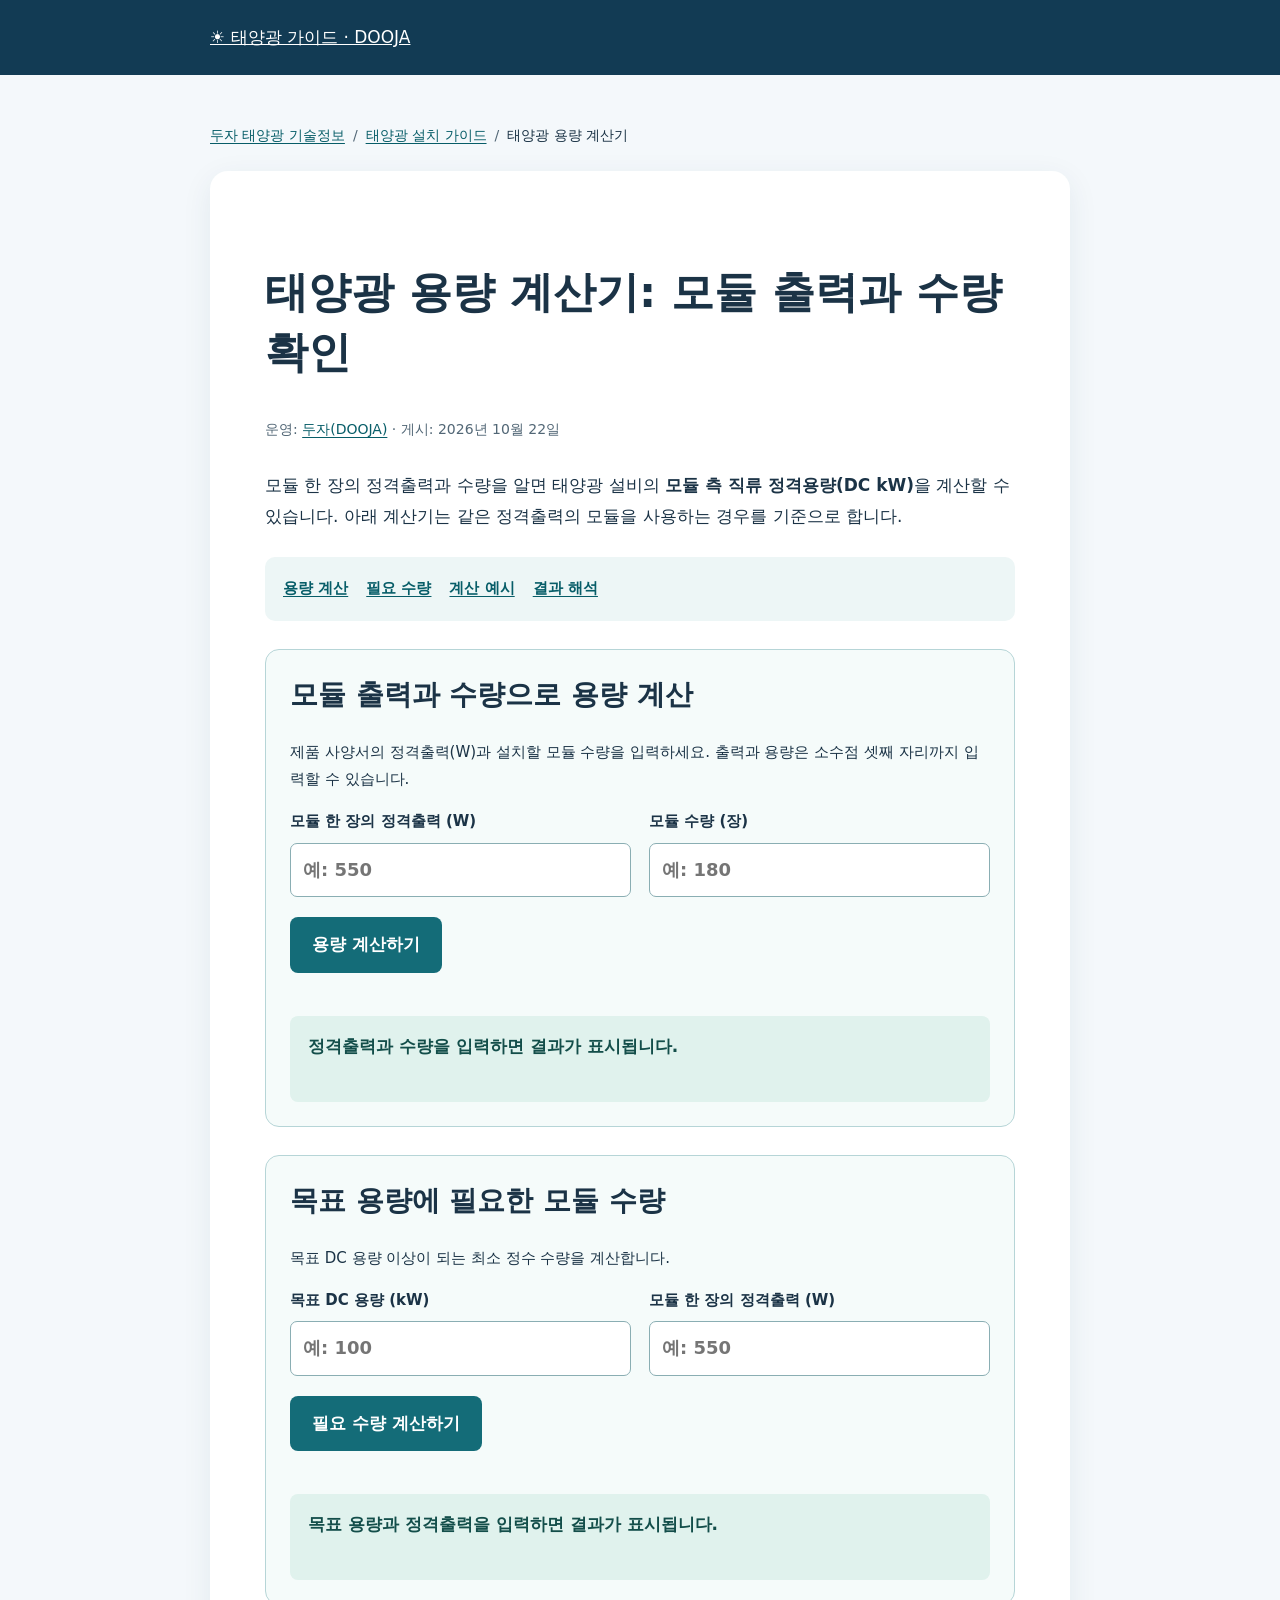
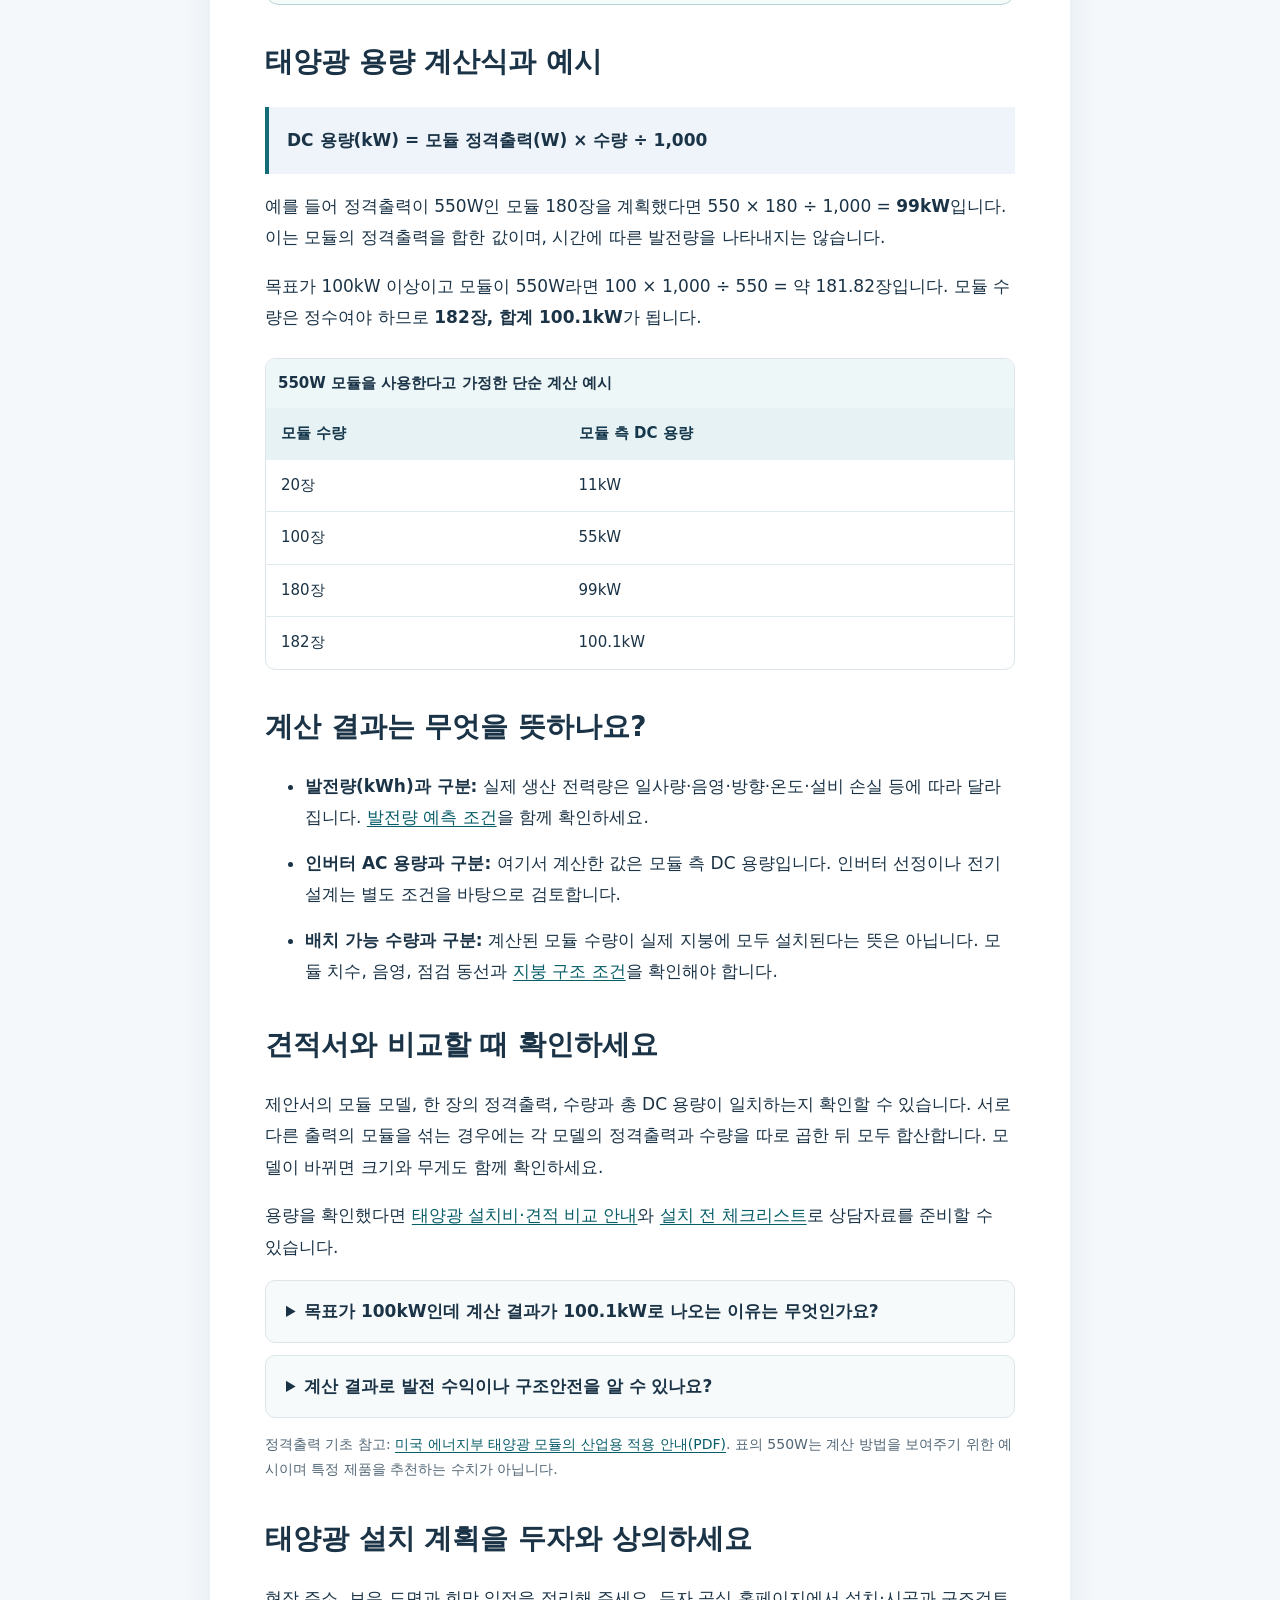
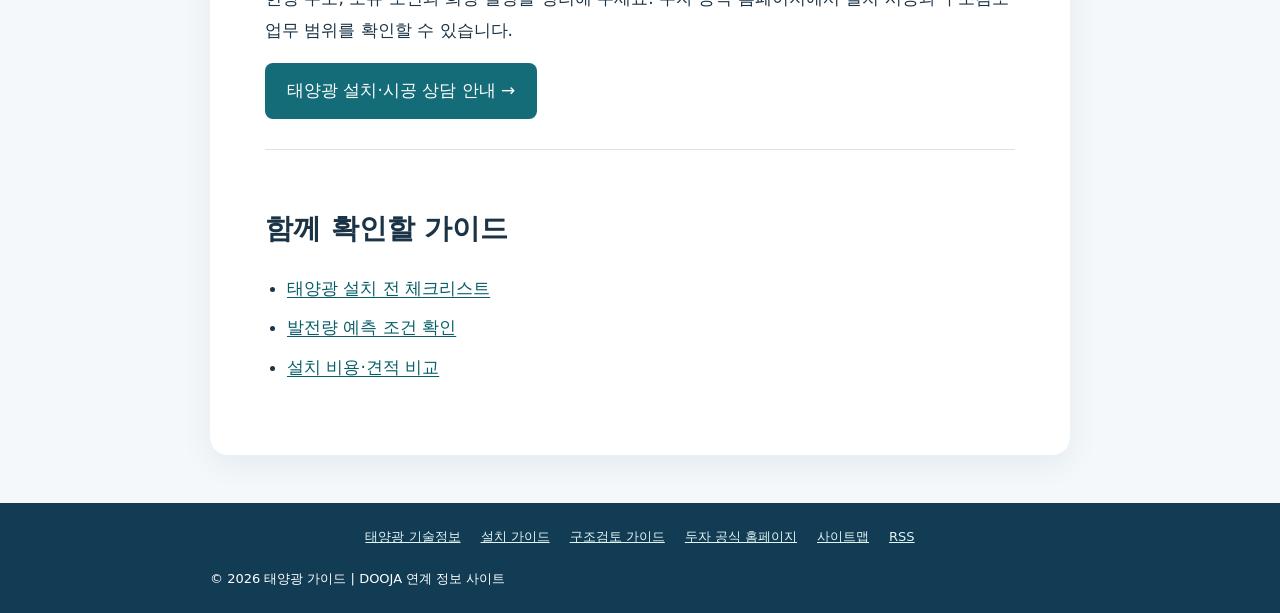
==== solar-capacity-calculator.html @ 94355ee5 "Improve solar discovery with original guides, capacity calculator and full-content feeds" ====
<!doctype html><html lang="ko"><head>
<meta charset="utf-8"><meta name="viewport" content="width=device-width,initial-scale=1"><title>태양광 용량 계산기 | 모듈 W·수량으로 kW 계산 | 두자</title><meta name="description" content="모듈 정격출력(W)과 수량으로 태양광 DC 용량(kW)을 계산하고, 목표 용량에 필요한 모듈 수량을 확인하세요. 계산식과 예시도 제공합니다."><link rel="canonical" href="https://starichdog-collab.github.io/solar-guide/solar-capacity-calculator.html"><style>body{margin:0;background:#f4f8fb;color:#1b3346;font:17px/1.85 system-ui,'Noto Sans KR',sans-serif}header,footer{background:#123b54;color:white;padding:22px max(24px,calc((100vw - 860px)/2))}a{color:#087b83}header a{color:white}main{max-width:860px;margin:48px auto;padding:0 24px}article{background:white;border-radius:18px;padding:clamp(24px,5vw,55px);box-shadow:0 8px 30px #173f5b14}h1{font-size:clamp(30px,4vw,43px);line-height:1.35}li{margin:14px 0}.note{background:#e7f5f4;padding:20px;border-radius:12px;margin:32px 0}.button{display:inline-block;background:#146c78;color:white;text-decoration:none;padding:12px 22px;border-radius:8px}footer{font-size:13px}</style>
<meta name="robots" content="index,follow,max-image-preview:large">
<meta name="author" content="두자(DOOJA)">
<meta name="theme-color" content="#102c45">
<meta property="og:type" content="article">
<meta property="og:locale" content="ko_KR">
<meta property="og:site_name" content="두자 태양광 기술정보">
<meta property="og:title" content="태양광 용량 계산기 | 모듈 W·수량으로 kW 계산 | 두자">
<meta property="og:description" content="모듈 정격출력(W)과 수량으로 태양광 DC 용량(kW)을 계산하고, 목표 용량에 필요한 모듈 수량을 확인하세요. 계산식과 예시도 제공합니다.">
<meta property="og:url" content="https://starichdog-collab.github.io/solar-guide/solar-capacity-calculator.html">
<meta name="twitter:card" content="summary">
<meta name="twitter:title" content="태양광 용량 계산기 | 모듈 W·수량으로 kW 계산 | 두자">
<meta name="twitter:description" content="모듈 정격출력(W)과 수량으로 태양광 DC 용량(kW)을 계산하고, 목표 용량에 필요한 모듈 수량을 확인하세요. 계산식과 예시도 제공합니다.">
<link rel="alternate" type="application/rss+xml" title="두자 태양광 기술정보" href="https://starichdog-collab.github.io/solar-guide/feed.xml">
<script type="application/ld+json">{"@context": "https://schema.org", "@graph": [{"@type": "Organization", "@id": "https://dooja.co.kr/#organization", "name": "두자(DOOJA)", "url": "https://dooja.co.kr/"}, {"@type": "WebSite", "@id": "https://starichdog-collab.github.io/#website", "url": "https://starichdog-collab.github.io/", "name": "두자 태양광 기술정보", "alternateName": "DOOJA Solar Guide", "inLanguage": "ko-KR", "publisher": {"@id": "https://dooja.co.kr/#organization"}}, {"@type": "WebPage", "@id": "https://starichdog-collab.github.io/solar-guide/solar-capacity-calculator.html#webpage", "url": "https://starichdog-collab.github.io/solar-guide/solar-capacity-calculator.html", "name": "태양광 용량 계산기 | 모듈 W·수량으로 kW 계산 | 두자", "description": "모듈 정격출력(W)과 수량으로 태양광 DC 용량(kW)을 계산하고, 목표 용량에 필요한 모듈 수량을 확인하세요. 계산식과 예시도 제공합니다.", "inLanguage": "ko-KR", "datePublished": "2026-10-22", "dateModified": "2026-10-22", "isPartOf": {"@id": "https://starichdog-collab.github.io/#website"}, "breadcrumb": {"@id": "https://starichdog-collab.github.io/solar-guide/solar-capacity-calculator.html#breadcrumb"}}, {"@type": "BreadcrumbList", "@id": "https://starichdog-collab.github.io/solar-guide/solar-capacity-calculator.html#breadcrumb", "itemListElement": [{"@type": "ListItem", "position": 1, "name": "두자 태양광 기술정보", "item": "https://starichdog-collab.github.io/"}, {"@type": "ListItem", "position": 2, "name": "태양광 설치 가이드", "item": "https://starichdog-collab.github.io/solar-guide/"}, {"@type": "ListItem", "position": 3, "name": "태양광 용량 계산기", "item": "https://starichdog-collab.github.io/solar-guide/solar-capacity-calculator.html"}]}, {"@type": "Article", "@id": "https://starichdog-collab.github.io/solar-guide/solar-capacity-calculator.html#article", "headline": "태양광 용량 계산기: 모듈 출력과 수량 확인", "description": "모듈 정격출력(W)과 수량으로 태양광 DC 용량(kW)을 계산하고, 목표 용량에 필요한 모듈 수량을 확인하세요. 계산식과 예시도 제공합니다.", "datePublished": "2026-10-22", "dateModified": "2026-10-22", "inLanguage": "ko-KR", "mainEntityOfPage": {"@id": "https://starichdog-collab.github.io/solar-guide/solar-capacity-calculator.html#webpage"}, "author": {"@type": "Organization", "@id": "https://dooja.co.kr/#organization", "name": "두자(DOOJA)", "url": "https://dooja.co.kr/"}, "publisher": {"@id": "https://dooja.co.kr/#organization"}}]}</script>
<style>
/* Reading, navigation and accessible content */
html{scroll-behavior:smooth}body{overflow-wrap:break-word}a:focus-visible,summary:focus-visible{outline:3px solid #c57b00;outline-offset:4px}header nav{flex-wrap:wrap}a{color:#075d68}main a{text-underline-offset:.2em}main{scroll-margin-top:24px}section,article{scroll-margin-top:24px}.skip-link{position:absolute;top:-80px;left:12px;background:#fff;color:#102c45;padding:12px;z-index:10}.skip-link:focus{top:12px}.breadcrumbs{display:block!important;font-size:14px;margin:0 0 22px}.breadcrumbs ol{display:flex;flex-wrap:wrap;gap:8px;list-style:none;padding:0;margin:0}.breadcrumbs li{margin:0}.breadcrumbs li+li:before{content:"/";padding-right:8px;color:#526776}.byline{font-size:14px;color:#526776;margin:12px 0 28px;line-height:1.7}.related{margin-top:30px;border-top:1px solid #d7e3e8;padding-top:22px}.related ul{padding-left:22px}.related li{margin:8px 0}.table-scroll{overflow-x:auto;margin:24px 0;border:1px solid #dbe5ea;border-radius:10px}table{border-collapse:collapse;width:100%;font-size:15px;line-height:1.7}caption{padding:12px;text-align:left;font-weight:700;background:#eef7f7}th,td{padding:13px 15px;text-align:left;vertical-align:top;border-bottom:1px solid #e1eaef}thead th{background:#e7f2f4;color:#15374b}tbody th{min-width:95px}tr:last-child>*{border-bottom:0}details{border:1px solid #dbe5ea;border-radius:10px;padding:16px 20px;margin:12px 0;background:#f7fafb}summary{cursor:pointer;font-weight:700;line-height:1.7}details p{margin-bottom:4px}.source{font-size:14px;line-height:1.8;color:#526776}.site-footer-links{display:flex;justify-content:center;flex-wrap:wrap;gap:10px 20px;margin:0 0 18px}.site-footer-links a{color:#e3f6f5}.site-footer-links a:focus-visible{outline-color:#f6bf4d}.catalog a{font-weight:700}.catalog p{color:#526776;line-height:1.8}.catalog{margin:35px 0}.table-scroll:focus-visible{outline:3px solid #c57b00}article h1{font-size:clamp(28px,4vw,43px);line-height:1.4}article h2{font-size:clamp(22px,3vw,28px);line-height:1.5;margin-top:36px}article h3{line-height:1.5}.source a{overflow-wrap:anywhere}main p{line-height:1.85}@media(max-width:700px){.card{padding:24px}.breadcrumbs{font-size:13px}th,td{padding:10px}main{padding-top:32px;padding-bottom:32px}article{padding:24px!important}.hero h1{word-break:keep-all}.site-footer-links{font-size:14px}}@media(prefers-reduced-motion:reduce){html{scroll-behavior:auto}}
</style>
<link rel="stylesheet" href="assets/guide-tools.css">
<script src="assets/capacity-calculator.js" defer></script>
<link rel="icon" type="image/svg+xml" href="/favicon.svg" sizes="any">
</head><body><a class="skip-link" href="#main-content">본문 바로가기</a><header><a href="./">☀ 태양광 가이드 · DOOJA</a></header><main id="main-content"><nav class="breadcrumbs" aria-label="현재 위치"><ol><li><a href="/">두자 태양광 기술정보</a></li><li><a href="/solar-guide/">태양광 설치 가이드</a></li><li><span aria-current="page">태양광 용량 계산기</span></li></ol></nav><article><h1>태양광 용량 계산기: 모듈 출력과 수량 확인</h1><p class="byline">운영: <a href="https://dooja.co.kr/">두자(DOOJA)</a> · 게시: <time datetime="2026-10-22">2026년 10월 22일</time></p><p>모듈 한 장의 정격출력과 수량을 알면 태양광 설비의 <strong>모듈 측 직류 정격용량(DC kW)</strong>을 계산할 수 있습니다. 아래 계산기는 같은 정격출력의 모듈을 사용하는 경우를 기준으로 합니다.</p>
<nav class="page-toc" aria-label="이 글의 목차"><a href="#capacity-calculator">용량 계산</a><a href="#panel-count">필요 수량</a><a href="#capacity-example">계산 예시</a><a href="#capacity-meaning">결과 해석</a></nav>
<section id="capacity-calculator" class="calculator" aria-labelledby="capacity-heading"><h2 id="capacity-heading">모듈 출력과 수량으로 용량 계산</h2><p class="calc-help">제품 사양서의 정격출력(W)과 설치할 모듈 수량을 입력하세요. 출력과 용량은 소수점 셋째 자리까지 입력할 수 있습니다.</p><form id="capacity-form" novalidate><div class="input-grid"><label for="module-watts">모듈 한 장의 정격출력 (W)<input id="module-watts" name="module-watts" type="number" inputmode="decimal" min="0.001" max="1000000" step="0.001" placeholder="예: 550" required aria-describedby="capacity-error"></label><label for="module-count">모듈 수량 (장)<input id="module-count" name="module-count" type="number" inputmode="numeric" min="1" max="1000000" step="1" placeholder="예: 180" required aria-describedby="capacity-error"></label></div><button class="button calc-button" type="submit">용량 계산하기</button><p id="capacity-error" class="calc-error" role="alert"></p><div class="calc-result" aria-live="polite" aria-atomic="true"><p id="capacity-result">정격출력과 수량을 입력하면 결과가 표시됩니다.</p></div></form></section>
<section id="panel-count" class="calculator" aria-labelledby="count-heading"><h2 id="count-heading">목표 용량에 필요한 모듈 수량</h2><p class="calc-help">목표 DC 용량 이상이 되는 최소 정수 수량을 계산합니다.</p><form id="count-form" novalidate><div class="input-grid"><label for="target-kw">목표 DC 용량 (kW)<input id="target-kw" name="target-kw" type="number" inputmode="decimal" min="0.001" max="1000000" step="0.001" placeholder="예: 100" required aria-describedby="count-error"></label><label for="target-watts">모듈 한 장의 정격출력 (W)<input id="target-watts" name="target-watts" type="number" inputmode="decimal" min="0.001" max="1000000" step="0.001" placeholder="예: 550" required aria-describedby="count-error"></label></div><button class="button calc-button" type="submit">필요 수량 계산하기</button><p id="count-error" class="calc-error" role="alert"></p><div class="calc-result" aria-live="polite" aria-atomic="true"><p id="count-result">목표 용량과 정격출력을 입력하면 결과가 표시됩니다.</p></div></form></section>
<noscript><p class="note">계산기는 자바스크립트를 켜면 사용할 수 있습니다. 아래 계산식과 예시는 자바스크립트 없이도 볼 수 있습니다.</p></noscript>
<h2 id="capacity-example">태양광 용량 계산식과 예시</h2>
<p class="formula"><strong>DC 용량(kW) = 모듈 정격출력(W) × 수량 ÷ 1,000</strong></p>
<p>예를 들어 정격출력이 550W인 모듈 180장을 계획했다면 550 × 180 ÷ 1,000 = <strong>99kW</strong>입니다. 이는 모듈의 정격출력을 합한 값이며, 시간에 따른 발전량을 나타내지는 않습니다.</p>
<p>목표가 100kW 이상이고 모듈이 550W라면 100 × 1,000 ÷ 550 = 약 181.82장입니다. 모듈 수량은 정수여야 하므로 <strong>182장, 합계 100.1kW</strong>가 됩니다.</p>
<div class="table-scroll"><table><caption>550W 모듈을 사용한다고 가정한 단순 계산 예시</caption><thead><tr><th scope="col">모듈 수량</th><th scope="col">모듈 측 DC 용량</th></tr></thead><tbody><tr><td>20장</td><td>11kW</td></tr><tr><td>100장</td><td>55kW</td></tr><tr><td>180장</td><td>99kW</td></tr><tr><td>182장</td><td>100.1kW</td></tr></tbody></table></div>
<h2 id="capacity-meaning">계산 결과는 무엇을 뜻하나요?</h2>
<ul><li><strong>발전량(kWh)과 구분:</strong> 실제 생산 전력량은 일사량·음영·방향·온도·설비 손실 등에 따라 달라집니다. <a href="solar-generation-factors.html">발전량 예측 조건</a>을 함께 확인하세요.</li><li><strong>인버터 AC 용량과 구분:</strong> 여기서 계산한 값은 모듈 측 DC 용량입니다. 인버터 선정이나 전기 설계는 별도 조건을 바탕으로 검토합니다.</li><li><strong>배치 가능 수량과 구분:</strong> 계산된 모듈 수량이 실제 지붕에 모두 설치된다는 뜻은 아닙니다. 모듈 치수, 음영, 점검 동선과 <a href="solar-roof-structure.html">지붕 구조 조건</a>을 확인해야 합니다.</li></ul>
<h2>견적서와 비교할 때 확인하세요</h2>
<p>제안서의 모듈 모델, 한 장의 정격출력, 수량과 총 DC 용량이 일치하는지 확인할 수 있습니다. 서로 다른 출력의 모듈을 섞는 경우에는 각 모델의 정격출력과 수량을 따로 곱한 뒤 모두 합산합니다. 모델이 바뀌면 크기와 무게도 함께 확인하세요.</p>
<p>용량을 확인했다면 <a href="solar-installation-cost.html">태양광 설치비·견적 비교 안내</a>와 <a href="solar-installation-checklist.html">설치 전 체크리스트</a>로 상담자료를 준비할 수 있습니다.</p>
<details><summary>목표가 100kW인데 계산 결과가 100.1kW로 나오는 이유는 무엇인가요?</summary><p>같은 출력의 모듈을 한 장 단위로 더하기 때문입니다. 이 계산기는 목표 이상이 되는 최소 수량을 표시합니다. 사업·계약·연계 조건에서 허용하는 용량을 확인한 뒤 최종 설계를 정해야 합니다.</p></details>
<details><summary>계산 결과로 발전 수익이나 구조안전을 알 수 있나요?</summary><p>이 계산은 정격출력과 수량의 합산만 수행합니다. 발전 수익과 구조안전은 각각의 현장 자료 및 전문 검토가 필요합니다.</p></details>
<p class="source">정격출력 기초 참고: <a href="https://betterbuildingssolutioncenter.energy.gov/sites/default/files/attachments/Solar_Photovoltaic_Panels_Industrial_Applications.pdf" target="_blank" rel="noopener">미국 에너지부 태양광 모듈의 산업용 적용 안내(PDF)</a>. 표의 550W는 계산 방법을 보여주기 위한 예시이며 특정 제품을 추천하는 수치가 아닙니다.</p>
<section class="cta"><h2>태양광 설치 계획을 두자와 상의하세요</h2><p>현장 주소, 보유 도면과 희망 일정을 정리해 주세요. 두자 공식 홈페이지에서 설치·시공과 구조검토 업무 범위를 확인할 수 있습니다.</p><a class="button" href="https://dooja.co.kr/services/solar-installation">태양광 설치·시공 상담 안내 →</a></section><aside class="related" aria-label="관련 가이드"><h2>함께 확인할 가이드</h2><ul><li><a href="solar-installation-checklist.html">태양광 설치 전 체크리스트</a></li><li><a href="solar-generation-factors.html">발전량 예측 조건 확인</a></li><li><a href="solar-installation-cost.html">설치 비용·견적 비교</a></li></ul></aside></article></main><footer><nav class="site-footer-links" aria-label="전체 사이트 안내"><a href="/">태양광 기술정보</a><a href="/solar-guide/">설치 가이드</a><a href="/solar-structural-review/">구조검토 가이드</a><a href="https://dooja.co.kr/">두자 공식 홈페이지</a><a href="/sitemap.xml">사이트맵</a><a href="/solar-guide/feed.xml">RSS</a></nav>© 2026 태양광 가이드 | DOOJA 연계 정보 사이트</footer></body></html>
---- assets/guide-tools.css ----
.page-toc{display:flex;flex-wrap:wrap;gap:8px 18px;padding:18px;background:#edf6f6;border-radius:10px;margin:24px 0}.page-toc a{font-size:15px;font-weight:700}.calculator{margin:28px 0;padding:24px;border:1px solid #b6d5d7;border-radius:14px;background:#f5fbfa}.calculator h2{margin-top:0}.input-grid{display:grid;grid-template-columns:1fr 1fr;gap:18px}.input-grid label{font-size:15px;font-weight:700;line-height:1.7;display:block;min-width:0}.input-grid input{display:block;width:100%;min-width:0;box-sizing:border-box;font:inherit;font-size:18px;border:1px solid #8aaeb3;border-radius:7px;background:#fff;color:#15384a;padding:11px 12px;margin-top:8px}.input-grid input:focus-visible{outline:3px solid #c57b00;outline-offset:3px}.calc-button{font:inherit;font-weight:700;border:0;cursor:pointer;margin-top:20px}.calc-button:focus-visible{outline:3px solid #c57b00;outline-offset:4px}.calc-result{padding:15px 18px;background:#e0f2ed;border-radius:8px;min-height:56px}.calc-result p{margin:0;color:#134e4a;font-weight:700}.calc-error{color:#a42424!important;font-size:15px;margin:14px 0;min-height:1em}.calc-help{font-size:15px}.formula{padding:18px;background:#eef4fa;border-left:4px solid #146c78}.reading-note{font-size:14px;color:#526776}@media(max-width:600px){.input-grid{grid-template-columns:1fr}.calculator{padding:18px}.page-toc{gap:8px 14px}.calc-button{width:100%}}
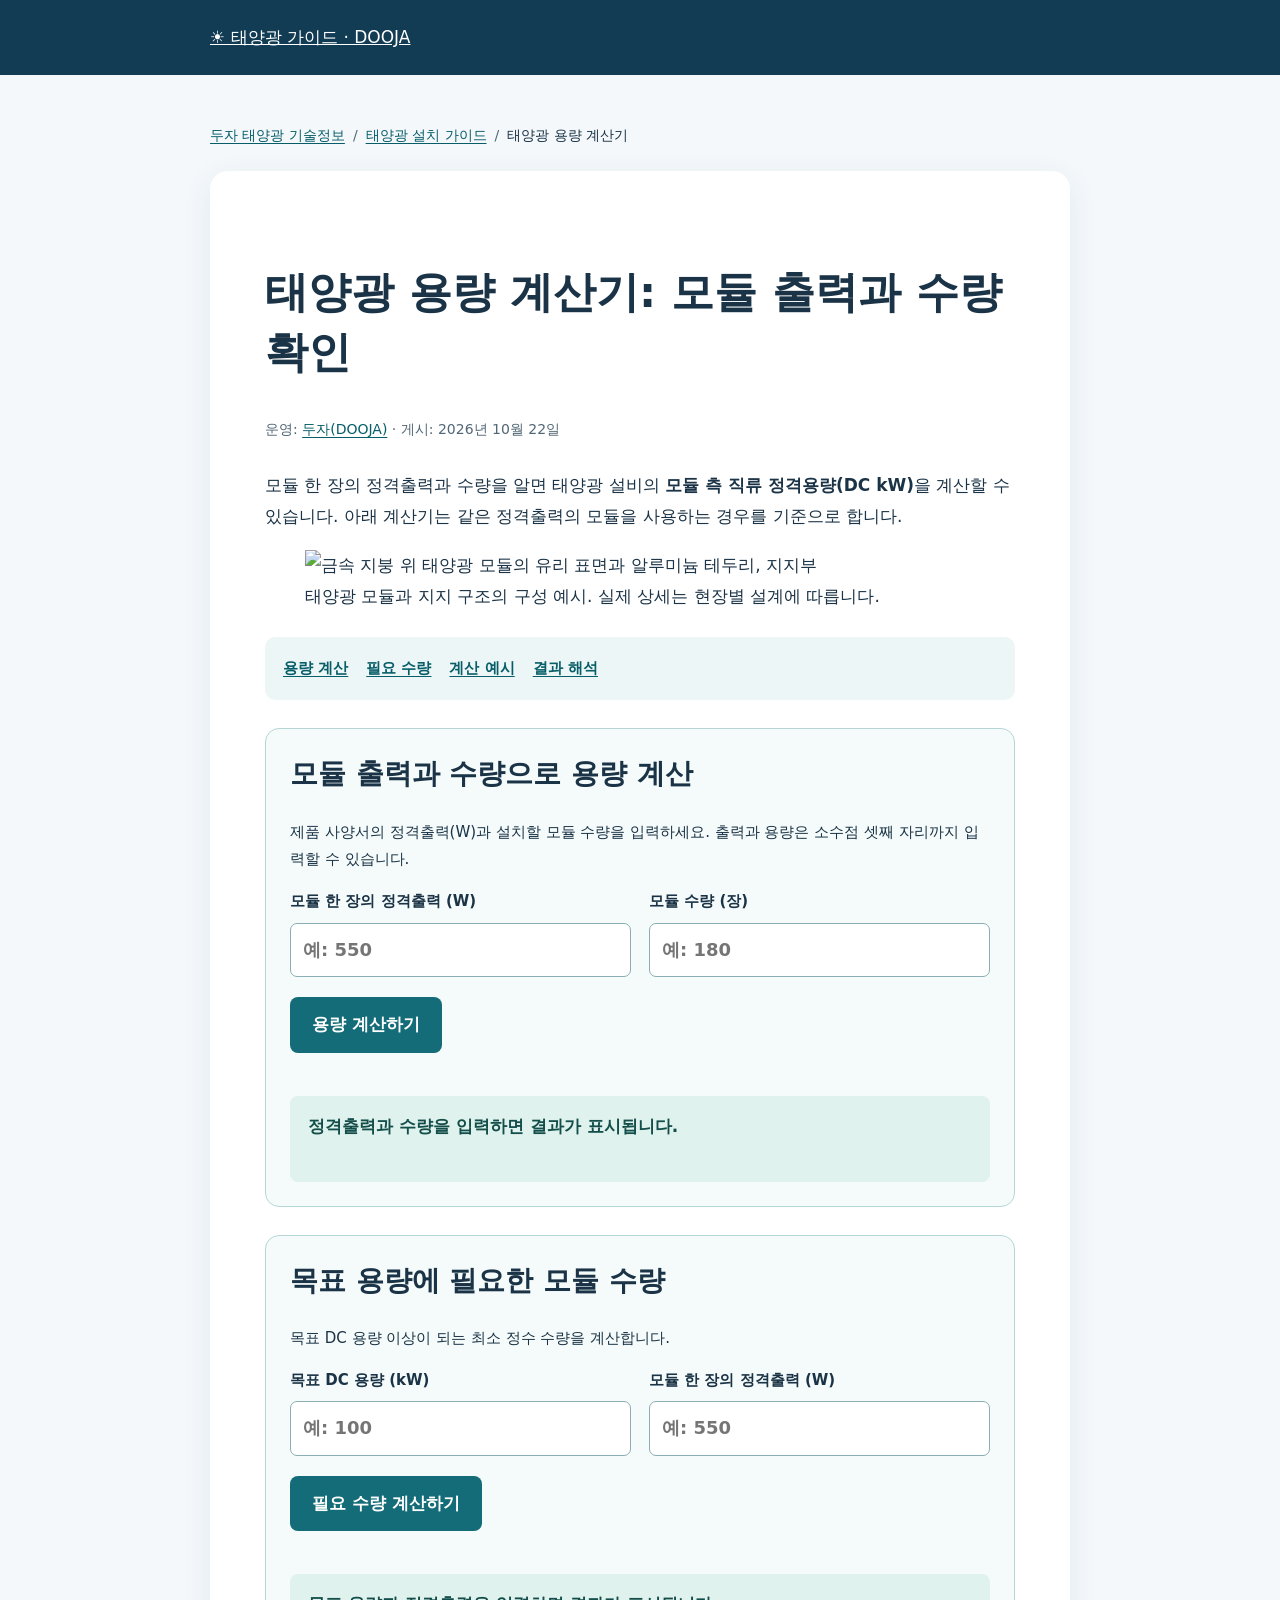
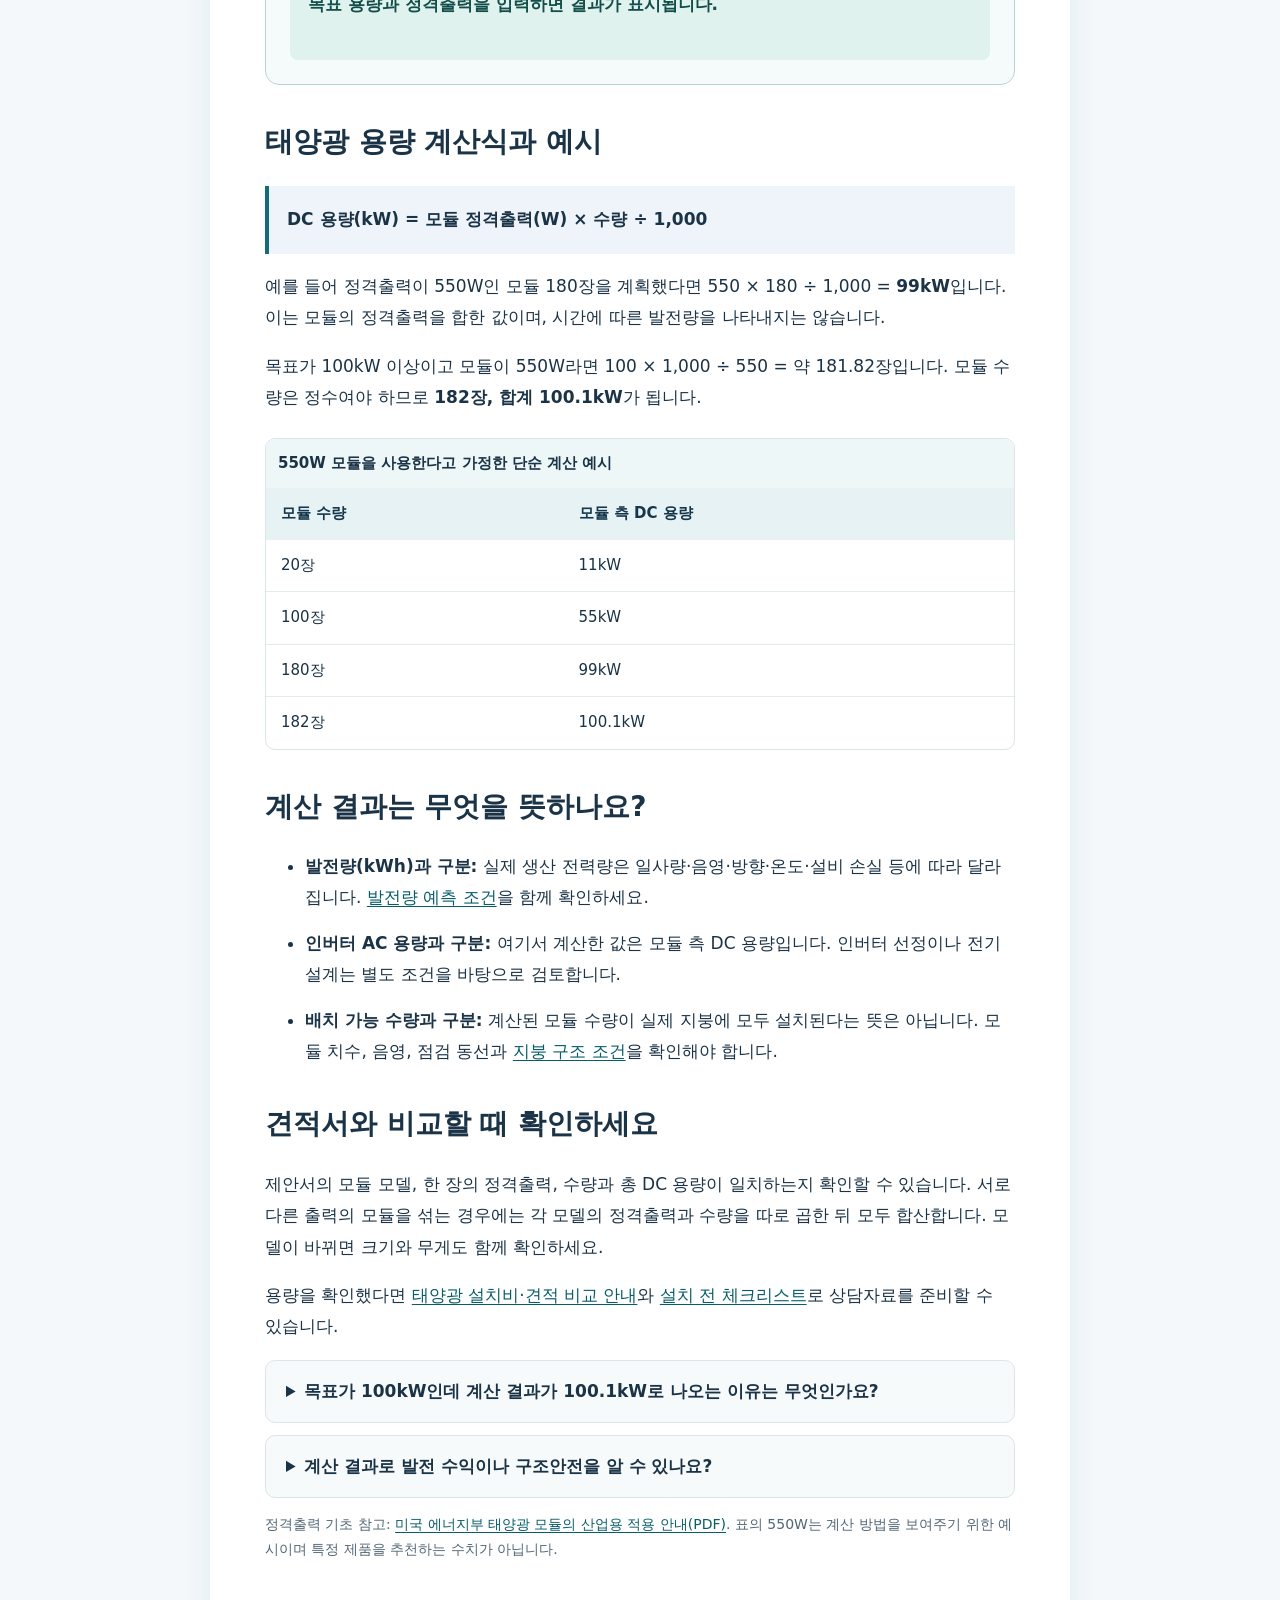
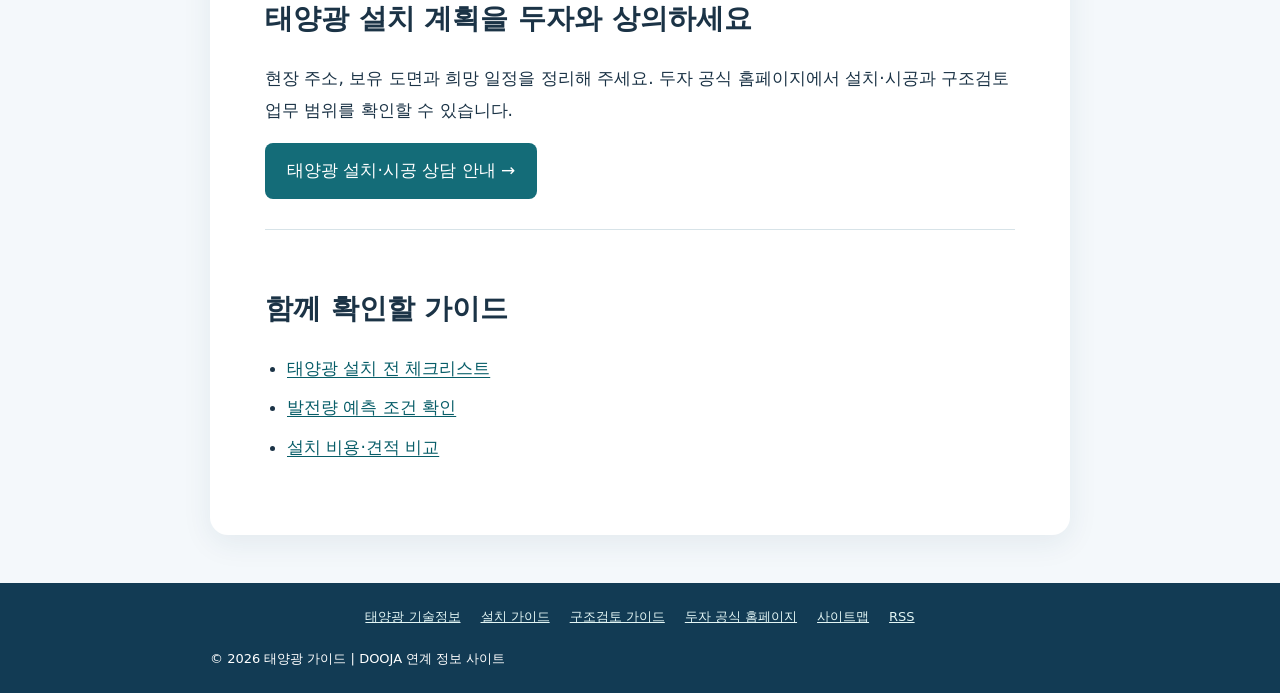
==== commit 6ce21681: "Add responsive solar imagery and image discovery metadata across guides" ====
--- a/solar-capacity-calculator.html
+++ b/solar-capacity-calculator.html
@@ -9,11 +9,11 @@
 <meta property="og:title" content="태양광 용량 계산기 | 모듈 W·수량으로 kW 계산 | 두자">
 <meta property="og:description" content="모듈 정격출력(W)과 수량으로 태양광 DC 용량(kW)을 계산하고, 목표 용량에 필요한 모듈 수량을 확인하세요. 계산식과 예시도 제공합니다.">
 <meta property="og:url" content="https://starichdog-collab.github.io/solar-guide/solar-capacity-calculator.html">
-<meta name="twitter:card" content="summary">
+<meta name="twitter:card" content="summary_large_image">
 <meta name="twitter:title" content="태양광 용량 계산기 | 모듈 W·수량으로 kW 계산 | 두자">
 <meta name="twitter:description" content="모듈 정격출력(W)과 수량으로 태양광 DC 용량(kW)을 계산하고, 목표 용량에 필요한 모듈 수량을 확인하세요. 계산식과 예시도 제공합니다.">
 <link rel="alternate" type="application/rss+xml" title="두자 태양광 기술정보" href="https://starichdog-collab.github.io/solar-guide/feed.xml">
-<script type="application/ld+json">{"@context": "https://schema.org", "@graph": [{"@type": "Organization", "@id": "https://dooja.co.kr/#organization", "name": "두자(DOOJA)", "url": "https://dooja.co.kr/"}, {"@type": "WebSite", "@id": "https://starichdog-collab.github.io/#website", "url": "https://starichdog-collab.github.io/", "name": "두자 태양광 기술정보", "alternateName": "DOOJA Solar Guide", "inLanguage": "ko-KR", "publisher": {"@id": "https://dooja.co.kr/#organization"}}, {"@type": "WebPage", "@id": "https://starichdog-collab.github.io/solar-guide/solar-capacity-calculator.html#webpage", "url": "https://starichdog-collab.github.io/solar-guide/solar-capacity-calculator.html", "name": "태양광 용량 계산기 | 모듈 W·수량으로 kW 계산 | 두자", "description": "모듈 정격출력(W)과 수량으로 태양광 DC 용량(kW)을 계산하고, 목표 용량에 필요한 모듈 수량을 확인하세요. 계산식과 예시도 제공합니다.", "inLanguage": "ko-KR", "datePublished": "2026-10-22", "dateModified": "2026-10-22", "isPartOf": {"@id": "https://starichdog-collab.github.io/#website"}, "breadcrumb": {"@id": "https://starichdog-collab.github.io/solar-guide/solar-capacity-calculator.html#breadcrumb"}}, {"@type": "BreadcrumbList", "@id": "https://starichdog-collab.github.io/solar-guide/solar-capacity-calculator.html#breadcrumb", "itemListElement": [{"@type": "ListItem", "position": 1, "name": "두자 태양광 기술정보", "item": "https://starichdog-collab.github.io/"}, {"@type": "ListItem", "position": 2, "name": "태양광 설치 가이드", "item": "https://starichdog-collab.github.io/solar-guide/"}, {"@type": "ListItem", "position": 3, "name": "태양광 용량 계산기", "item": "https://starichdog-collab.github.io/solar-guide/solar-capacity-calculator.html"}]}, {"@type": "Article", "@id": "https://starichdog-collab.github.io/solar-guide/solar-capacity-calculator.html#article", "headline": "태양광 용량 계산기: 모듈 출력과 수량 확인", "description": "모듈 정격출력(W)과 수량으로 태양광 DC 용량(kW)을 계산하고, 목표 용량에 필요한 모듈 수량을 확인하세요. 계산식과 예시도 제공합니다.", "datePublished": "2026-10-22", "dateModified": "2026-10-22", "inLanguage": "ko-KR", "mainEntityOfPage": {"@id": "https://starichdog-collab.github.io/solar-guide/solar-capacity-calculator.html#webpage"}, "author": {"@type": "Organization", "@id": "https://dooja.co.kr/#organization", "name": "두자(DOOJA)", "url": "https://dooja.co.kr/"}, "publisher": {"@id": "https://dooja.co.kr/#organization"}}]}</script>
+<script type="application/ld+json">{"@context":"https://schema.org","@graph":[{"@type":"Organization","@id":"https://dooja.co.kr/#organization","name":"두자(DOOJA)","url":"https://dooja.co.kr/"},{"@type":"WebSite","@id":"https://starichdog-collab.github.io/#website","url":"https://starichdog-collab.github.io/","name":"두자 태양광 기술정보","alternateName":"DOOJA Solar Guide","inLanguage":"ko-KR","publisher":{"@id":"https://dooja.co.kr/#organization"}},{"@type":"WebPage","@id":"https://starichdog-collab.github.io/solar-guide/solar-capacity-calculator.html#webpage","url":"https://starichdog-collab.github.io/solar-guide/solar-capacity-calculator.html","name":"태양광 용량 계산기 | 모듈 W·수량으로 kW 계산 | 두자","description":"모듈 정격출력(W)과 수량으로 태양광 DC 용량(kW)을 계산하고, 목표 용량에 필요한 모듈 수량을 확인하세요. 계산식과 예시도 제공합니다.","inLanguage":"ko-KR","datePublished":"2026-10-22","dateModified":"2026-10-22","isPartOf":{"@id":"https://starichdog-collab.github.io/#website"},"breadcrumb":{"@id":"https://starichdog-collab.github.io/solar-guide/solar-capacity-calculator.html#breadcrumb"},"primaryImageOfPage":{"@id":"https://starichdog-collab.github.io/solar-guide/solar-capacity-calculator.html#primaryimage"}},{"@type":"BreadcrumbList","@id":"https://starichdog-collab.github.io/solar-guide/solar-capacity-calculator.html#breadcrumb","itemListElement":[{"@type":"ListItem","position":1,"name":"두자 태양광 기술정보","item":"https://starichdog-collab.github.io/"},{"@type":"ListItem","position":2,"name":"태양광 설치 가이드","item":"https://starichdog-collab.github.io/solar-guide/"},{"@type":"ListItem","position":3,"name":"태양광 용량 계산기","item":"https://starichdog-collab.github.io/solar-guide/solar-capacity-calculator.html"}]},{"@type":"Article","@id":"https://starichdog-collab.github.io/solar-guide/solar-capacity-calculator.html#article","headline":"태양광 용량 계산기: 모듈 출력과 수량 확인","description":"모듈 정격출력(W)과 수량으로 태양광 DC 용량(kW)을 계산하고, 목표 용량에 필요한 모듈 수량을 확인하세요. 계산식과 예시도 제공합니다.","datePublished":"2026-10-22","dateModified":"2026-10-22","inLanguage":"ko-KR","mainEntityOfPage":{"@id":"https://starichdog-collab.github.io/solar-guide/solar-capacity-calculator.html#webpage"},"author":{"@type":"Organization","@id":"https://dooja.co.kr/#organization","name":"두자(DOOJA)","url":"https://dooja.co.kr/"},"publisher":{"@id":"https://dooja.co.kr/#organization"},"image":{"@id":"https://starichdog-collab.github.io/solar-guide/solar-capacity-calculator.html#primaryimage"}},{"@type":"ImageObject","@id":"https://starichdog-collab.github.io/solar-guide/solar-capacity-calculator.html#primaryimage","url":"https://starichdog-collab.github.io/assets/images/solar-module-mounting-1600.webp","contentUrl":"https://starichdog-collab.github.io/assets/images/solar-module-mounting-1600.webp","width":1600,"height":900,"caption":"태양광 모듈과 지지 구조의 구성 예시. 실제 상세는 현장별 설계에 따릅니다.","description":"금속 지붕 위 태양광 모듈의 유리 표면과 알루미늄 테두리, 지지부"}]}</script>
 <style>
 /* Reading, navigation and accessible content */
 html{scroll-behavior:smooth}body{overflow-wrap:break-word}a:focus-visible,summary:focus-visible{outline:3px solid #c57b00;outline-offset:4px}header nav{flex-wrap:wrap}a{color:#075d68}main a{text-underline-offset:.2em}main{scroll-margin-top:24px}section,article{scroll-margin-top:24px}.skip-link{position:absolute;top:-80px;left:12px;background:#fff;color:#102c45;padding:12px;z-index:10}.skip-link:focus{top:12px}.breadcrumbs{display:block!important;font-size:14px;margin:0 0 22px}.breadcrumbs ol{display:flex;flex-wrap:wrap;gap:8px;list-style:none;padding:0;margin:0}.breadcrumbs li{margin:0}.breadcrumbs li+li:before{content:"/";padding-right:8px;color:#526776}.byline{font-size:14px;color:#526776;margin:12px 0 28px;line-height:1.7}.related{margin-top:30px;border-top:1px solid #d7e3e8;padding-top:22px}.related ul{padding-left:22px}.related li{margin:8px 0}.table-scroll{overflow-x:auto;margin:24px 0;border:1px solid #dbe5ea;border-radius:10px}table{border-collapse:collapse;width:100%;font-size:15px;line-height:1.7}caption{padding:12px;text-align:left;font-weight:700;background:#eef7f7}th,td{padding:13px 15px;text-align:left;vertical-align:top;border-bottom:1px solid #e1eaef}thead th{background:#e7f2f4;color:#15374b}tbody th{min-width:95px}tr:last-child>*{border-bottom:0}details{border:1px solid #dbe5ea;border-radius:10px;padding:16px 20px;margin:12px 0;background:#f7fafb}summary{cursor:pointer;font-weight:700;line-height:1.7}details p{margin-bottom:4px}.source{font-size:14px;line-height:1.8;color:#526776}.site-footer-links{display:flex;justify-content:center;flex-wrap:wrap;gap:10px 20px;margin:0 0 18px}.site-footer-links a{color:#e3f6f5}.site-footer-links a:focus-visible{outline-color:#f6bf4d}.catalog a{font-weight:700}.catalog p{color:#526776;line-height:1.8}.catalog{margin:35px 0}.table-scroll:focus-visible{outline:3px solid #c57b00}article h1{font-size:clamp(28px,4vw,43px);line-height:1.4}article h2{font-size:clamp(22px,3vw,28px);line-height:1.5;margin-top:36px}article h3{line-height:1.5}.source a{overflow-wrap:anywhere}main p{line-height:1.85}@media(max-width:700px){.card{padding:24px}.breadcrumbs{font-size:13px}th,td{padding:10px}main{padding-top:32px;padding-bottom:32px}article{padding:24px!important}.hero h1{word-break:keep-all}.site-footer-links{font-size:14px}}@media(prefers-reduced-motion:reduce){html{scroll-behavior:auto}}
@@ -21,7 +21,16 @@
 <link rel="stylesheet" href="assets/guide-tools.css">
 <script src="assets/capacity-calculator.js" defer></script>
 <link rel="icon" type="image/svg+xml" href="/favicon.svg" sizes="any">
-</head><body><a class="skip-link" href="#main-content">본문 바로가기</a><header><a href="./">☀ 태양광 가이드 · DOOJA</a></header><main id="main-content"><nav class="breadcrumbs" aria-label="현재 위치"><ol><li><a href="/">두자 태양광 기술정보</a></li><li><a href="/solar-guide/">태양광 설치 가이드</a></li><li><span aria-current="page">태양광 용량 계산기</span></li></ol></nav><article><h1>태양광 용량 계산기: 모듈 출력과 수량 확인</h1><p class="byline">운영: <a href="https://dooja.co.kr/">두자(DOOJA)</a> · 게시: <time datetime="2026-10-22">2026년 10월 22일</time></p><p>모듈 한 장의 정격출력과 수량을 알면 태양광 설비의 <strong>모듈 측 직류 정격용량(DC kW)</strong>을 계산할 수 있습니다. 아래 계산기는 같은 정격출력의 모듈을 사용하는 경우를 기준으로 합니다.</p>
+<link rel="stylesheet" href="/assets/solar-images.css">
+<meta property="og:image" content="https://starichdog-collab.github.io/assets/images/solar-module-mounting-social.jpg">
+<meta property="og:image:secure_url" content="https://starichdog-collab.github.io/assets/images/solar-module-mounting-social.jpg">
+<meta property="og:image:type" content="image/jpeg">
+<meta property="og:image:width" content="1200">
+<meta property="og:image:height" content="675">
+<meta property="og:image:alt" content="금속 지붕 위 태양광 모듈의 유리 표면과 알루미늄 테두리, 지지부">
+<meta name="twitter:image" content="https://starichdog-collab.github.io/assets/images/solar-module-mounting-social.jpg">
+<meta name="twitter:image:alt" content="금속 지붕 위 태양광 모듈의 유리 표면과 알루미늄 테두리, 지지부">
+</head><body><a class="skip-link" href="#main-content">본문 바로가기</a><header><a href="./">☀ 태양광 가이드 · DOOJA</a></header><main id="main-content"><nav class="breadcrumbs" aria-label="현재 위치"><ol><li><a href="/">두자 태양광 기술정보</a></li><li><a href="/solar-guide/">태양광 설치 가이드</a></li><li><span aria-current="page">태양광 용량 계산기</span></li></ol></nav><article><h1>태양광 용량 계산기: 모듈 출력과 수량 확인</h1><p class="byline">운영: <a href="https://dooja.co.kr/">두자(DOOJA)</a> · 게시: <time datetime="2026-10-22">2026년 10월 22일</time></p><p>모듈 한 장의 정격출력과 수량을 알면 태양광 설비의 <strong>모듈 측 직류 정격용량(DC kW)</strong>을 계산할 수 있습니다. 아래 계산기는 같은 정격출력의 모듈을 사용하는 경우를 기준으로 합니다.</p><figure class="solar-figure"><img src="/assets/images/solar-module-mounting-1600.webp" srcset="/assets/images/solar-module-mounting-640.webp 640w, /assets/images/solar-module-mounting-1024.webp 1024w, /assets/images/solar-module-mounting-1600.webp 1600w" sizes="(max-width: 700px) calc(100vw - 96px), (max-width: 1050px) calc(100vw - 112px), 940px" width="1600" height="900" alt="금속 지붕 위 태양광 모듈의 유리 표면과 알루미늄 테두리, 지지부" loading="eager" decoding="async" fetchpriority="high"><figcaption>태양광 모듈과 지지 구조의 구성 예시. 실제 상세는 현장별 설계에 따릅니다.</figcaption></figure>
 <nav class="page-toc" aria-label="이 글의 목차"><a href="#capacity-calculator">용량 계산</a><a href="#panel-count">필요 수량</a><a href="#capacity-example">계산 예시</a><a href="#capacity-meaning">결과 해석</a></nav>
 <section id="capacity-calculator" class="calculator" aria-labelledby="capacity-heading"><h2 id="capacity-heading">모듈 출력과 수량으로 용량 계산</h2><p class="calc-help">제품 사양서의 정격출력(W)과 설치할 모듈 수량을 입력하세요. 출력과 용량은 소수점 셋째 자리까지 입력할 수 있습니다.</p><form id="capacity-form" novalidate><div class="input-grid"><label for="module-watts">모듈 한 장의 정격출력 (W)<input id="module-watts" name="module-watts" type="number" inputmode="decimal" min="0.001" max="1000000" step="0.001" placeholder="예: 550" required aria-describedby="capacity-error"></label><label for="module-count">모듈 수량 (장)<input id="module-count" name="module-count" type="number" inputmode="numeric" min="1" max="1000000" step="1" placeholder="예: 180" required aria-describedby="capacity-error"></label></div><button class="button calc-button" type="submit">용량 계산하기</button><p id="capacity-error" class="calc-error" role="alert"></p><div class="calc-result" aria-live="polite" aria-atomic="true"><p id="capacity-result">정격출력과 수량을 입력하면 결과가 표시됩니다.</p></div></form></section>
 <section id="panel-count" class="calculator" aria-labelledby="count-heading"><h2 id="count-heading">목표 용량에 필요한 모듈 수량</h2><p class="calc-help">목표 DC 용량 이상이 되는 최소 정수 수량을 계산합니다.</p><form id="count-form" novalidate><div class="input-grid"><label for="target-kw">목표 DC 용량 (kW)<input id="target-kw" name="target-kw" type="number" inputmode="decimal" min="0.001" max="1000000" step="0.001" placeholder="예: 100" required aria-describedby="count-error"></label><label for="target-watts">모듈 한 장의 정격출력 (W)<input id="target-watts" name="target-watts" type="number" inputmode="decimal" min="0.001" max="1000000" step="0.001" placeholder="예: 550" required aria-describedby="count-error"></label></div><button class="button calc-button" type="submit">필요 수량 계산하기</button><p id="count-error" class="calc-error" role="alert"></p><div class="calc-result" aria-live="polite" aria-atomic="true"><p id="count-result">목표 용량과 정격출력을 입력하면 결과가 표시됩니다.</p></div></form></section>
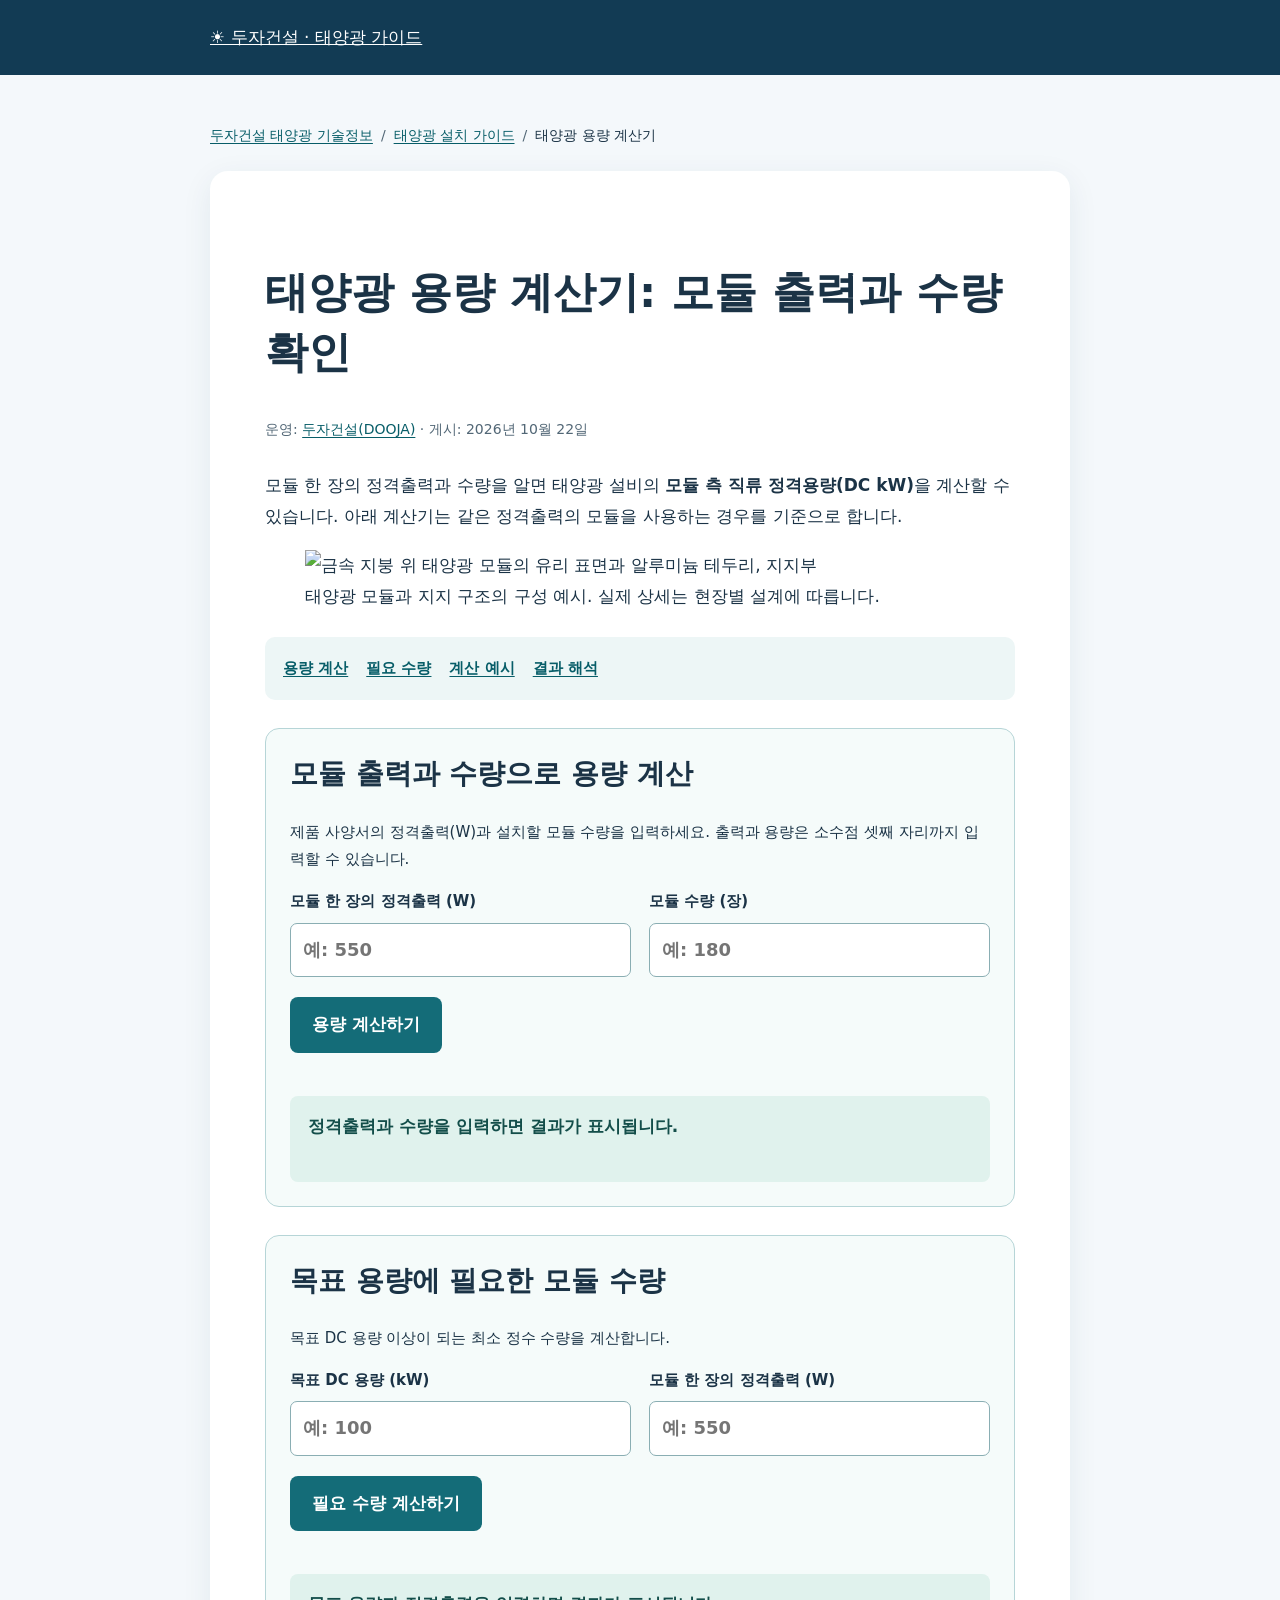
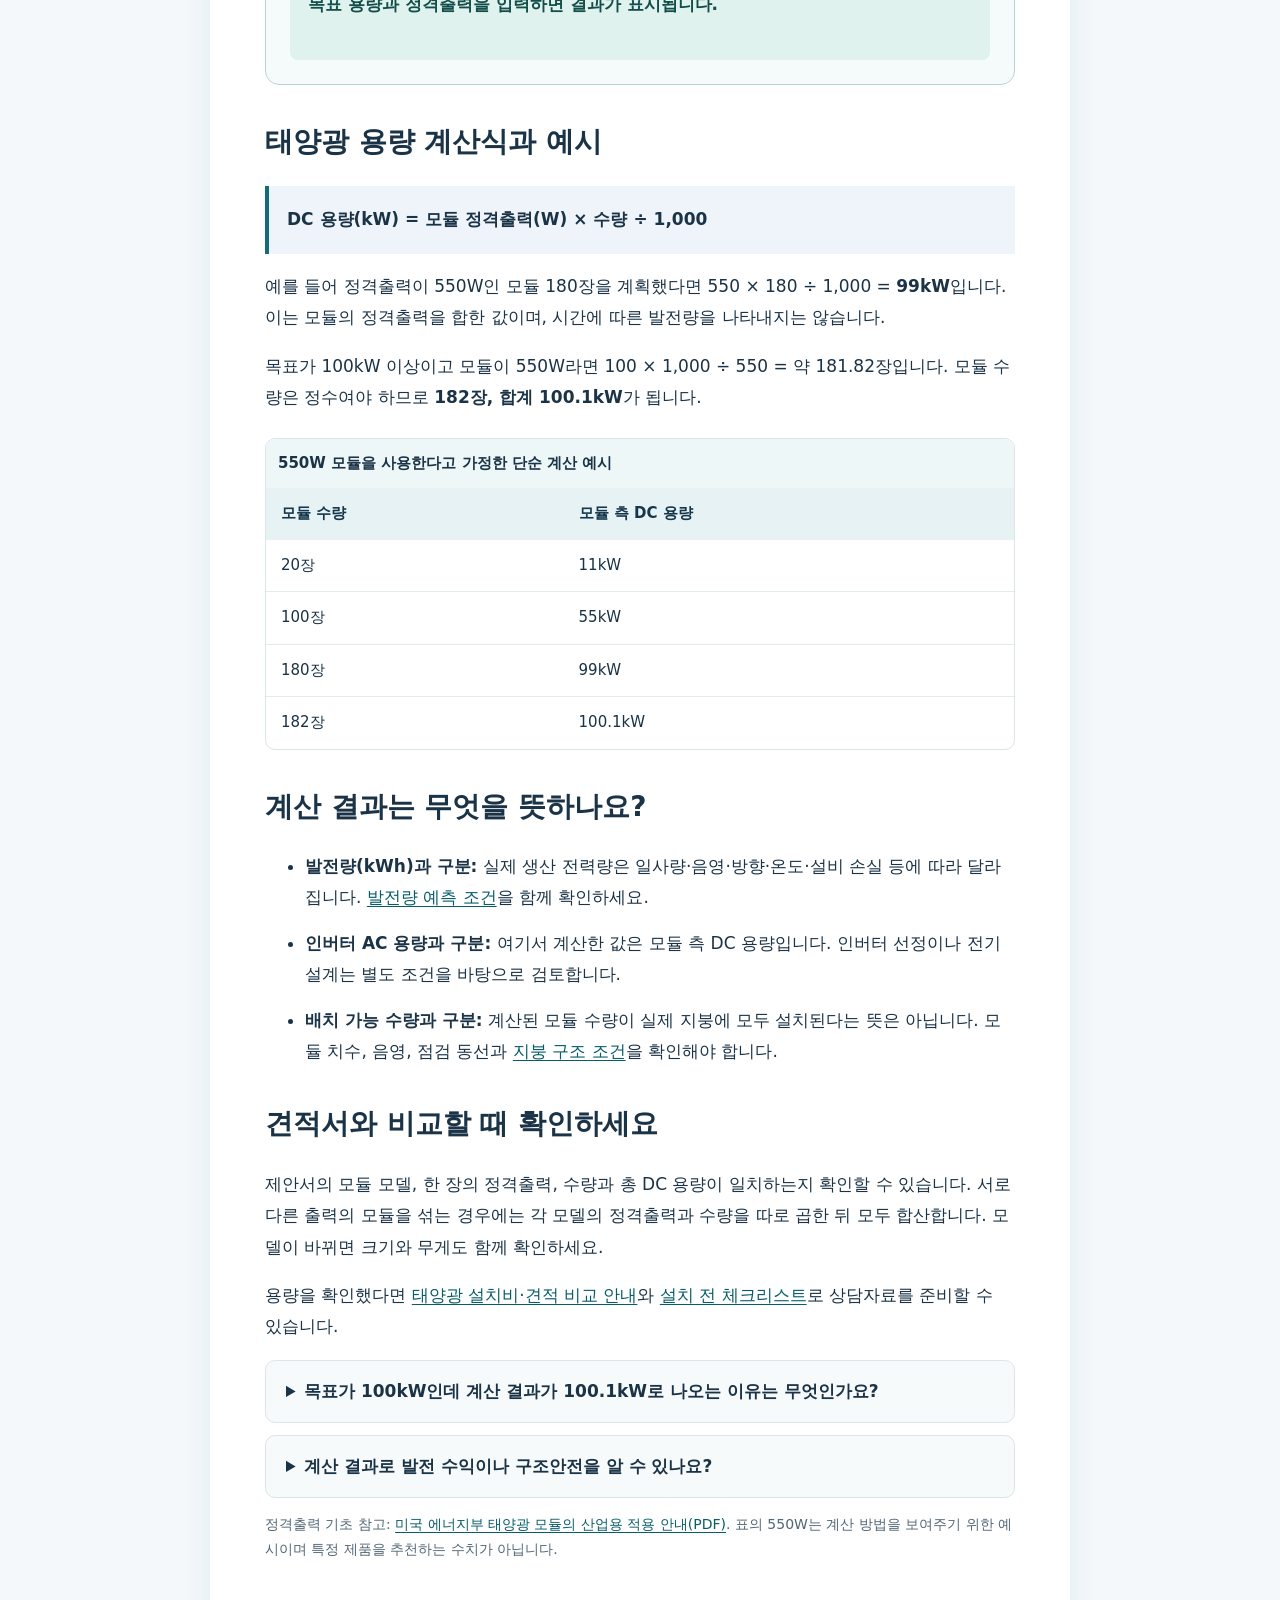
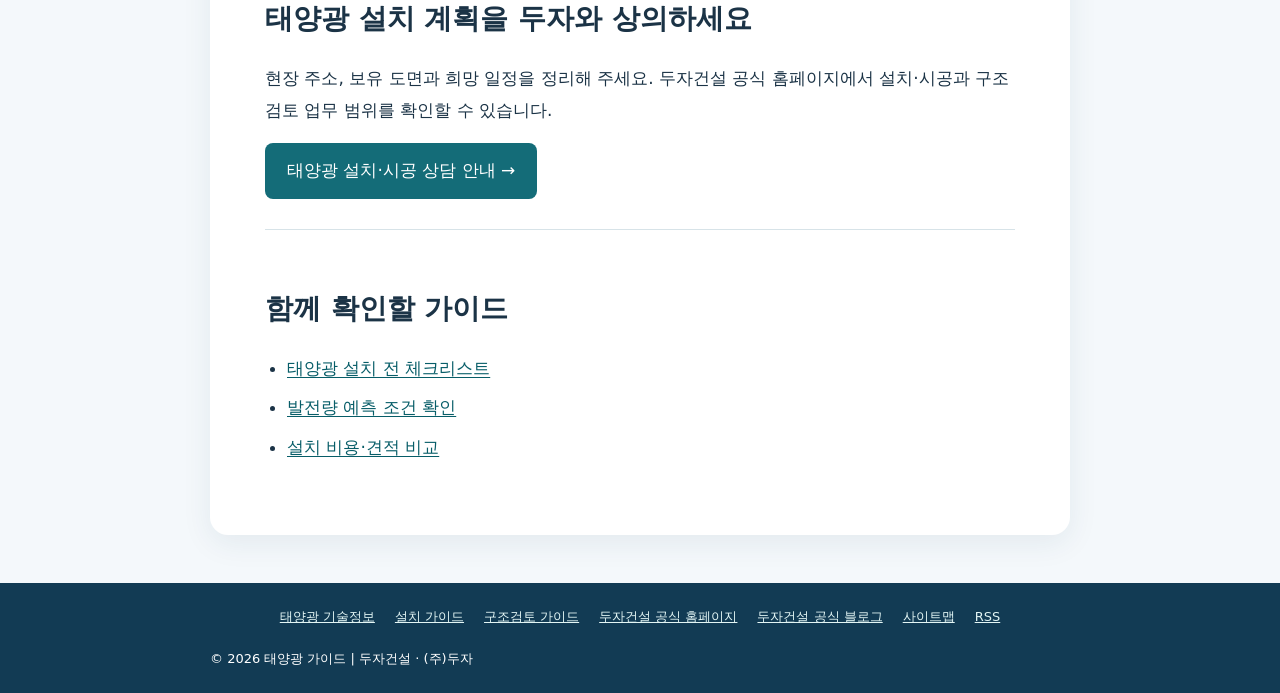
==== commit 8a8f8336: "Use consistent Dooja Construction publisher identity and official sources" ====
--- a/solar-capacity-calculator.html
+++ b/solar-capacity-calculator.html
@@ -1,19 +1,19 @@
 <!doctype html><html lang="ko"><head>
-<meta charset="utf-8"><meta name="viewport" content="width=device-width,initial-scale=1"><title>태양광 용량 계산기 | 모듈 W·수량으로 kW 계산 | 두자</title><meta name="description" content="모듈 정격출력(W)과 수량으로 태양광 DC 용량(kW)을 계산하고, 목표 용량에 필요한 모듈 수량을 확인하세요. 계산식과 예시도 제공합니다."><link rel="canonical" href="https://starichdog-collab.github.io/solar-guide/solar-capacity-calculator.html"><style>body{margin:0;background:#f4f8fb;color:#1b3346;font:17px/1.85 system-ui,'Noto Sans KR',sans-serif}header,footer{background:#123b54;color:white;padding:22px max(24px,calc((100vw - 860px)/2))}a{color:#087b83}header a{color:white}main{max-width:860px;margin:48px auto;padding:0 24px}article{background:white;border-radius:18px;padding:clamp(24px,5vw,55px);box-shadow:0 8px 30px #173f5b14}h1{font-size:clamp(30px,4vw,43px);line-height:1.35}li{margin:14px 0}.note{background:#e7f5f4;padding:20px;border-radius:12px;margin:32px 0}.button{display:inline-block;background:#146c78;color:white;text-decoration:none;padding:12px 22px;border-radius:8px}footer{font-size:13px}</style>
+<meta charset="utf-8"><meta name="viewport" content="width=device-width,initial-scale=1"><title>태양광 용량 계산기 | 모듈 W·수량으로 kW 계산 | 두자건설</title><meta name="description" content="모듈 정격출력(W)과 수량으로 태양광 DC 용량(kW)을 계산하고, 목표 용량에 필요한 모듈 수량을 확인하세요. 계산식과 예시도 제공합니다."><link rel="canonical" href="https://starichdog-collab.github.io/solar-guide/solar-capacity-calculator.html"><style>body{margin:0;background:#f4f8fb;color:#1b3346;font:17px/1.85 system-ui,'Noto Sans KR',sans-serif}header,footer{background:#123b54;color:white;padding:22px max(24px,calc((100vw - 860px)/2))}a{color:#087b83}header a{color:white}main{max-width:860px;margin:48px auto;padding:0 24px}article{background:white;border-radius:18px;padding:clamp(24px,5vw,55px);box-shadow:0 8px 30px #173f5b14}h1{font-size:clamp(30px,4vw,43px);line-height:1.35}li{margin:14px 0}.note{background:#e7f5f4;padding:20px;border-radius:12px;margin:32px 0}.button{display:inline-block;background:#146c78;color:white;text-decoration:none;padding:12px 22px;border-radius:8px}footer{font-size:13px}</style>
 <meta name="robots" content="index,follow,max-image-preview:large">
-<meta name="author" content="두자(DOOJA)">
+<meta name="author" content="두자건설">
 <meta name="theme-color" content="#102c45">
 <meta property="og:type" content="article">
 <meta property="og:locale" content="ko_KR">
-<meta property="og:site_name" content="두자 태양광 기술정보">
-<meta property="og:title" content="태양광 용량 계산기 | 모듈 W·수량으로 kW 계산 | 두자">
+<meta property="og:site_name" content="두자건설 태양광 기술정보">
+<meta property="og:title" content="태양광 용량 계산기 | 모듈 W·수량으로 kW 계산 | 두자건설">
 <meta property="og:description" content="모듈 정격출력(W)과 수량으로 태양광 DC 용량(kW)을 계산하고, 목표 용량에 필요한 모듈 수량을 확인하세요. 계산식과 예시도 제공합니다.">
 <meta property="og:url" content="https://starichdog-collab.github.io/solar-guide/solar-capacity-calculator.html">
 <meta name="twitter:card" content="summary_large_image">
-<meta name="twitter:title" content="태양광 용량 계산기 | 모듈 W·수량으로 kW 계산 | 두자">
+<meta name="twitter:title" content="태양광 용량 계산기 | 모듈 W·수량으로 kW 계산 | 두자건설">
 <meta name="twitter:description" content="모듈 정격출력(W)과 수량으로 태양광 DC 용량(kW)을 계산하고, 목표 용량에 필요한 모듈 수량을 확인하세요. 계산식과 예시도 제공합니다.">
-<link rel="alternate" type="application/rss+xml" title="두자 태양광 기술정보" href="https://starichdog-collab.github.io/solar-guide/feed.xml">
-<script type="application/ld+json">{"@context":"https://schema.org","@graph":[{"@type":"Organization","@id":"https://dooja.co.kr/#organization","name":"두자(DOOJA)","url":"https://dooja.co.kr/"},{"@type":"WebSite","@id":"https://starichdog-collab.github.io/#website","url":"https://starichdog-collab.github.io/","name":"두자 태양광 기술정보","alternateName":"DOOJA Solar Guide","inLanguage":"ko-KR","publisher":{"@id":"https://dooja.co.kr/#organization"}},{"@type":"WebPage","@id":"https://starichdog-collab.github.io/solar-guide/solar-capacity-calculator.html#webpage","url":"https://starichdog-collab.github.io/solar-guide/solar-capacity-calculator.html","name":"태양광 용량 계산기 | 모듈 W·수량으로 kW 계산 | 두자","description":"모듈 정격출력(W)과 수량으로 태양광 DC 용량(kW)을 계산하고, 목표 용량에 필요한 모듈 수량을 확인하세요. 계산식과 예시도 제공합니다.","inLanguage":"ko-KR","datePublished":"2026-10-22","dateModified":"2026-10-22","isPartOf":{"@id":"https://starichdog-collab.github.io/#website"},"breadcrumb":{"@id":"https://starichdog-collab.github.io/solar-guide/solar-capacity-calculator.html#breadcrumb"},"primaryImageOfPage":{"@id":"https://starichdog-collab.github.io/solar-guide/solar-capacity-calculator.html#primaryimage"}},{"@type":"BreadcrumbList","@id":"https://starichdog-collab.github.io/solar-guide/solar-capacity-calculator.html#breadcrumb","itemListElement":[{"@type":"ListItem","position":1,"name":"두자 태양광 기술정보","item":"https://starichdog-collab.github.io/"},{"@type":"ListItem","position":2,"name":"태양광 설치 가이드","item":"https://starichdog-collab.github.io/solar-guide/"},{"@type":"ListItem","position":3,"name":"태양광 용량 계산기","item":"https://starichdog-collab.github.io/solar-guide/solar-capacity-calculator.html"}]},{"@type":"Article","@id":"https://starichdog-collab.github.io/solar-guide/solar-capacity-calculator.html#article","headline":"태양광 용량 계산기: 모듈 출력과 수량 확인","description":"모듈 정격출력(W)과 수량으로 태양광 DC 용량(kW)을 계산하고, 목표 용량에 필요한 모듈 수량을 확인하세요. 계산식과 예시도 제공합니다.","datePublished":"2026-10-22","dateModified":"2026-10-22","inLanguage":"ko-KR","mainEntityOfPage":{"@id":"https://starichdog-collab.github.io/solar-guide/solar-capacity-calculator.html#webpage"},"author":{"@type":"Organization","@id":"https://dooja.co.kr/#organization","name":"두자(DOOJA)","url":"https://dooja.co.kr/"},"publisher":{"@id":"https://dooja.co.kr/#organization"},"image":{"@id":"https://starichdog-collab.github.io/solar-guide/solar-capacity-calculator.html#primaryimage"}},{"@type":"ImageObject","@id":"https://starichdog-collab.github.io/solar-guide/solar-capacity-calculator.html#primaryimage","url":"https://starichdog-collab.github.io/assets/images/solar-module-mounting-1600.webp","contentUrl":"https://starichdog-collab.github.io/assets/images/solar-module-mounting-1600.webp","width":1600,"height":900,"caption":"태양광 모듈과 지지 구조의 구성 예시. 실제 상세는 현장별 설계에 따릅니다.","description":"금속 지붕 위 태양광 모듈의 유리 표면과 알루미늄 테두리, 지지부"}]}</script>
+<link rel="alternate" type="application/rss+xml" title="두자건설 태양광 기술정보" href="https://starichdog-collab.github.io/solar-guide/feed.xml">
+<script type="application/ld+json">{"@context":"https://schema.org","@graph":[{"@type":"Organization","@id":"https://dooja.co.kr/#organization","name":"두자건설","url":"https://dooja.co.kr/","legalName":"(주)두자","alternateName":["두자","두자엔지니어링","DOOJA","DooJa Engineering"],"sameAs":["https://blog.naver.com/doojasun1"]},{"@type":"WebSite","@id":"https://starichdog-collab.github.io/#website","url":"https://starichdog-collab.github.io/","name":"두자건설 태양광 기술정보","alternateName":["두자건설","DOOJA Solar Guide"],"inLanguage":"ko-KR","publisher":{"@id":"https://dooja.co.kr/#organization"}},{"@type":"WebPage","@id":"https://starichdog-collab.github.io/solar-guide/solar-capacity-calculator.html#webpage","url":"https://starichdog-collab.github.io/solar-guide/solar-capacity-calculator.html","name":"태양광 용량 계산기 | 모듈 W·수량으로 kW 계산 | 두자건설","description":"모듈 정격출력(W)과 수량으로 태양광 DC 용량(kW)을 계산하고, 목표 용량에 필요한 모듈 수량을 확인하세요. 계산식과 예시도 제공합니다.","inLanguage":"ko-KR","datePublished":"2026-10-22","dateModified":"2026-10-22","isPartOf":{"@id":"https://starichdog-collab.github.io/#website"},"breadcrumb":{"@id":"https://starichdog-collab.github.io/solar-guide/solar-capacity-calculator.html#breadcrumb"},"primaryImageOfPage":{"@id":"https://starichdog-collab.github.io/solar-guide/solar-capacity-calculator.html#primaryimage"}},{"@type":"BreadcrumbList","@id":"https://starichdog-collab.github.io/solar-guide/solar-capacity-calculator.html#breadcrumb","itemListElement":[{"@type":"ListItem","position":1,"name":"두자건설 태양광 기술정보","item":"https://starichdog-collab.github.io/"},{"@type":"ListItem","position":2,"name":"태양광 설치 가이드","item":"https://starichdog-collab.github.io/solar-guide/"},{"@type":"ListItem","position":3,"name":"태양광 용량 계산기","item":"https://starichdog-collab.github.io/solar-guide/solar-capacity-calculator.html"}]},{"@type":"Article","@id":"https://starichdog-collab.github.io/solar-guide/solar-capacity-calculator.html#article","headline":"태양광 용량 계산기: 모듈 출력과 수량 확인","description":"모듈 정격출력(W)과 수량으로 태양광 DC 용량(kW)을 계산하고, 목표 용량에 필요한 모듈 수량을 확인하세요. 계산식과 예시도 제공합니다.","datePublished":"2026-10-22","dateModified":"2026-10-22","inLanguage":"ko-KR","mainEntityOfPage":{"@id":"https://starichdog-collab.github.io/solar-guide/solar-capacity-calculator.html#webpage"},"author":{"@type":"Organization","@id":"https://dooja.co.kr/#organization","name":"두자건설(DOOJA)","url":"https://dooja.co.kr/"},"publisher":{"@id":"https://dooja.co.kr/#organization"},"image":{"@id":"https://starichdog-collab.github.io/solar-guide/solar-capacity-calculator.html#primaryimage"}},{"@type":"ImageObject","@id":"https://starichdog-collab.github.io/solar-guide/solar-capacity-calculator.html#primaryimage","url":"https://starichdog-collab.github.io/assets/images/solar-module-mounting-1600.webp","contentUrl":"https://starichdog-collab.github.io/assets/images/solar-module-mounting-1600.webp","width":1600,"height":900,"caption":"태양광 모듈과 지지 구조의 구성 예시. 실제 상세는 현장별 설계에 따릅니다.","description":"금속 지붕 위 태양광 모듈의 유리 표면과 알루미늄 테두리, 지지부"}]}</script>
 <style>
 /* Reading, navigation and accessible content */
 html{scroll-behavior:smooth}body{overflow-wrap:break-word}a:focus-visible,summary:focus-visible{outline:3px solid #c57b00;outline-offset:4px}header nav{flex-wrap:wrap}a{color:#075d68}main a{text-underline-offset:.2em}main{scroll-margin-top:24px}section,article{scroll-margin-top:24px}.skip-link{position:absolute;top:-80px;left:12px;background:#fff;color:#102c45;padding:12px;z-index:10}.skip-link:focus{top:12px}.breadcrumbs{display:block!important;font-size:14px;margin:0 0 22px}.breadcrumbs ol{display:flex;flex-wrap:wrap;gap:8px;list-style:none;padding:0;margin:0}.breadcrumbs li{margin:0}.breadcrumbs li+li:before{content:"/";padding-right:8px;color:#526776}.byline{font-size:14px;color:#526776;margin:12px 0 28px;line-height:1.7}.related{margin-top:30px;border-top:1px solid #d7e3e8;padding-top:22px}.related ul{padding-left:22px}.related li{margin:8px 0}.table-scroll{overflow-x:auto;margin:24px 0;border:1px solid #dbe5ea;border-radius:10px}table{border-collapse:collapse;width:100%;font-size:15px;line-height:1.7}caption{padding:12px;text-align:left;font-weight:700;background:#eef7f7}th,td{padding:13px 15px;text-align:left;vertical-align:top;border-bottom:1px solid #e1eaef}thead th{background:#e7f2f4;color:#15374b}tbody th{min-width:95px}tr:last-child>*{border-bottom:0}details{border:1px solid #dbe5ea;border-radius:10px;padding:16px 20px;margin:12px 0;background:#f7fafb}summary{cursor:pointer;font-weight:700;line-height:1.7}details p{margin-bottom:4px}.source{font-size:14px;line-height:1.8;color:#526776}.site-footer-links{display:flex;justify-content:center;flex-wrap:wrap;gap:10px 20px;margin:0 0 18px}.site-footer-links a{color:#e3f6f5}.site-footer-links a:focus-visible{outline-color:#f6bf4d}.catalog a{font-weight:700}.catalog p{color:#526776;line-height:1.8}.catalog{margin:35px 0}.table-scroll:focus-visible{outline:3px solid #c57b00}article h1{font-size:clamp(28px,4vw,43px);line-height:1.4}article h2{font-size:clamp(22px,3vw,28px);line-height:1.5;margin-top:36px}article h3{line-height:1.5}.source a{overflow-wrap:anywhere}main p{line-height:1.85}@media(max-width:700px){.card{padding:24px}.breadcrumbs{font-size:13px}th,td{padding:10px}main{padding-top:32px;padding-bottom:32px}article{padding:24px!important}.hero h1{word-break:keep-all}.site-footer-links{font-size:14px}}@media(prefers-reduced-motion:reduce){html{scroll-behavior:auto}}
@@ -30,7 +30,7 @@
 <meta property="og:image:alt" content="금속 지붕 위 태양광 모듈의 유리 표면과 알루미늄 테두리, 지지부">
 <meta name="twitter:image" content="https://starichdog-collab.github.io/assets/images/solar-module-mounting-social.jpg">
 <meta name="twitter:image:alt" content="금속 지붕 위 태양광 모듈의 유리 표면과 알루미늄 테두리, 지지부">
-</head><body><a class="skip-link" href="#main-content">본문 바로가기</a><header><a href="./">☀ 태양광 가이드 · DOOJA</a></header><main id="main-content"><nav class="breadcrumbs" aria-label="현재 위치"><ol><li><a href="/">두자 태양광 기술정보</a></li><li><a href="/solar-guide/">태양광 설치 가이드</a></li><li><span aria-current="page">태양광 용량 계산기</span></li></ol></nav><article><h1>태양광 용량 계산기: 모듈 출력과 수량 확인</h1><p class="byline">운영: <a href="https://dooja.co.kr/">두자(DOOJA)</a> · 게시: <time datetime="2026-10-22">2026년 10월 22일</time></p><p>모듈 한 장의 정격출력과 수량을 알면 태양광 설비의 <strong>모듈 측 직류 정격용량(DC kW)</strong>을 계산할 수 있습니다. 아래 계산기는 같은 정격출력의 모듈을 사용하는 경우를 기준으로 합니다.</p><figure class="solar-figure"><img src="/assets/images/solar-module-mounting-1600.webp" srcset="/assets/images/solar-module-mounting-640.webp 640w, /assets/images/solar-module-mounting-1024.webp 1024w, /assets/images/solar-module-mounting-1600.webp 1600w" sizes="(max-width: 700px) calc(100vw - 96px), (max-width: 1050px) calc(100vw - 112px), 940px" width="1600" height="900" alt="금속 지붕 위 태양광 모듈의 유리 표면과 알루미늄 테두리, 지지부" loading="eager" decoding="async" fetchpriority="high"><figcaption>태양광 모듈과 지지 구조의 구성 예시. 실제 상세는 현장별 설계에 따릅니다.</figcaption></figure>
+</head><body><a class="skip-link" href="#main-content">본문 바로가기</a><header><a href="./">☀ 두자건설 · 태양광 가이드</a></header><main id="main-content"><nav class="breadcrumbs" aria-label="현재 위치"><ol><li><a href="/">두자건설 태양광 기술정보</a></li><li><a href="/solar-guide/">태양광 설치 가이드</a></li><li><span aria-current="page">태양광 용량 계산기</span></li></ol></nav><article><h1>태양광 용량 계산기: 모듈 출력과 수량 확인</h1><p class="byline">운영: <a href="https://dooja.co.kr/">두자건설(DOOJA)</a> · 게시: <time datetime="2026-10-22">2026년 10월 22일</time></p><p>모듈 한 장의 정격출력과 수량을 알면 태양광 설비의 <strong>모듈 측 직류 정격용량(DC kW)</strong>을 계산할 수 있습니다. 아래 계산기는 같은 정격출력의 모듈을 사용하는 경우를 기준으로 합니다.</p><figure class="solar-figure"><img src="/assets/images/solar-module-mounting-1600.webp" srcset="/assets/images/solar-module-mounting-640.webp 640w, /assets/images/solar-module-mounting-1024.webp 1024w, /assets/images/solar-module-mounting-1600.webp 1600w" sizes="(max-width: 700px) calc(100vw - 96px), (max-width: 1050px) calc(100vw - 112px), 940px" width="1600" height="900" alt="금속 지붕 위 태양광 모듈의 유리 표면과 알루미늄 테두리, 지지부" loading="eager" decoding="async" fetchpriority="high"><figcaption>태양광 모듈과 지지 구조의 구성 예시. 실제 상세는 현장별 설계에 따릅니다.</figcaption></figure>
 <nav class="page-toc" aria-label="이 글의 목차"><a href="#capacity-calculator">용량 계산</a><a href="#panel-count">필요 수량</a><a href="#capacity-example">계산 예시</a><a href="#capacity-meaning">결과 해석</a></nav>
 <section id="capacity-calculator" class="calculator" aria-labelledby="capacity-heading"><h2 id="capacity-heading">모듈 출력과 수량으로 용량 계산</h2><p class="calc-help">제품 사양서의 정격출력(W)과 설치할 모듈 수량을 입력하세요. 출력과 용량은 소수점 셋째 자리까지 입력할 수 있습니다.</p><form id="capacity-form" novalidate><div class="input-grid"><label for="module-watts">모듈 한 장의 정격출력 (W)<input id="module-watts" name="module-watts" type="number" inputmode="decimal" min="0.001" max="1000000" step="0.001" placeholder="예: 550" required aria-describedby="capacity-error"></label><label for="module-count">모듈 수량 (장)<input id="module-count" name="module-count" type="number" inputmode="numeric" min="1" max="1000000" step="1" placeholder="예: 180" required aria-describedby="capacity-error"></label></div><button class="button calc-button" type="submit">용량 계산하기</button><p id="capacity-error" class="calc-error" role="alert"></p><div class="calc-result" aria-live="polite" aria-atomic="true"><p id="capacity-result">정격출력과 수량을 입력하면 결과가 표시됩니다.</p></div></form></section>
 <section id="panel-count" class="calculator" aria-labelledby="count-heading"><h2 id="count-heading">목표 용량에 필요한 모듈 수량</h2><p class="calc-help">목표 DC 용량 이상이 되는 최소 정수 수량을 계산합니다.</p><form id="count-form" novalidate><div class="input-grid"><label for="target-kw">목표 DC 용량 (kW)<input id="target-kw" name="target-kw" type="number" inputmode="decimal" min="0.001" max="1000000" step="0.001" placeholder="예: 100" required aria-describedby="count-error"></label><label for="target-watts">모듈 한 장의 정격출력 (W)<input id="target-watts" name="target-watts" type="number" inputmode="decimal" min="0.001" max="1000000" step="0.001" placeholder="예: 550" required aria-describedby="count-error"></label></div><button class="button calc-button" type="submit">필요 수량 계산하기</button><p id="count-error" class="calc-error" role="alert"></p><div class="calc-result" aria-live="polite" aria-atomic="true"><p id="count-result">목표 용량과 정격출력을 입력하면 결과가 표시됩니다.</p></div></form></section>
@@ -48,4 +48,4 @@
 <details><summary>목표가 100kW인데 계산 결과가 100.1kW로 나오는 이유는 무엇인가요?</summary><p>같은 출력의 모듈을 한 장 단위로 더하기 때문입니다. 이 계산기는 목표 이상이 되는 최소 수량을 표시합니다. 사업·계약·연계 조건에서 허용하는 용량을 확인한 뒤 최종 설계를 정해야 합니다.</p></details>
 <details><summary>계산 결과로 발전 수익이나 구조안전을 알 수 있나요?</summary><p>이 계산은 정격출력과 수량의 합산만 수행합니다. 발전 수익과 구조안전은 각각의 현장 자료 및 전문 검토가 필요합니다.</p></details>
 <p class="source">정격출력 기초 참고: <a href="https://betterbuildingssolutioncenter.energy.gov/sites/default/files/attachments/Solar_Photovoltaic_Panels_Industrial_Applications.pdf" target="_blank" rel="noopener">미국 에너지부 태양광 모듈의 산업용 적용 안내(PDF)</a>. 표의 550W는 계산 방법을 보여주기 위한 예시이며 특정 제품을 추천하는 수치가 아닙니다.</p>
-<section class="cta"><h2>태양광 설치 계획을 두자와 상의하세요</h2><p>현장 주소, 보유 도면과 희망 일정을 정리해 주세요. 두자 공식 홈페이지에서 설치·시공과 구조검토 업무 범위를 확인할 수 있습니다.</p><a class="button" href="https://dooja.co.kr/services/solar-installation">태양광 설치·시공 상담 안내 →</a></section><aside class="related" aria-label="관련 가이드"><h2>함께 확인할 가이드</h2><ul><li><a href="solar-installation-checklist.html">태양광 설치 전 체크리스트</a></li><li><a href="solar-generation-factors.html">발전량 예측 조건 확인</a></li><li><a href="solar-installation-cost.html">설치 비용·견적 비교</a></li></ul></aside></article></main><footer><nav class="site-footer-links" aria-label="전체 사이트 안내"><a href="/">태양광 기술정보</a><a href="/solar-guide/">설치 가이드</a><a href="/solar-structural-review/">구조검토 가이드</a><a href="https://dooja.co.kr/">두자 공식 홈페이지</a><a href="/sitemap.xml">사이트맵</a><a href="/solar-guide/feed.xml">RSS</a></nav>© 2026 태양광 가이드 | DOOJA 연계 정보 사이트</footer></body></html>+<section class="cta"><h2>태양광 설치 계획을 두자와 상의하세요</h2><p>현장 주소, 보유 도면과 희망 일정을 정리해 주세요. 두자건설 공식 홈페이지에서 설치·시공과 구조검토 업무 범위를 확인할 수 있습니다.</p><a class="button" href="https://dooja.co.kr/services/solar-installation">태양광 설치·시공 상담 안내 →</a></section><aside class="related" aria-label="관련 가이드"><h2>함께 확인할 가이드</h2><ul><li><a href="solar-installation-checklist.html">태양광 설치 전 체크리스트</a></li><li><a href="solar-generation-factors.html">발전량 예측 조건 확인</a></li><li><a href="solar-installation-cost.html">설치 비용·견적 비교</a></li></ul></aside></article></main><footer><nav class="site-footer-links" aria-label="전체 사이트 안내"><a href="/">태양광 기술정보</a><a href="/solar-guide/">설치 가이드</a><a href="/solar-structural-review/">구조검토 가이드</a><a href="https://dooja.co.kr/">두자건설 공식 홈페이지</a><a href="https://blog.naver.com/doojasun1">두자건설 공식 블로그</a><a href="/sitemap.xml">사이트맵</a><a href="/solar-guide/feed.xml">RSS</a></nav>© 2026 태양광 가이드 | 두자건설 · (주)두자</footer></body></html>
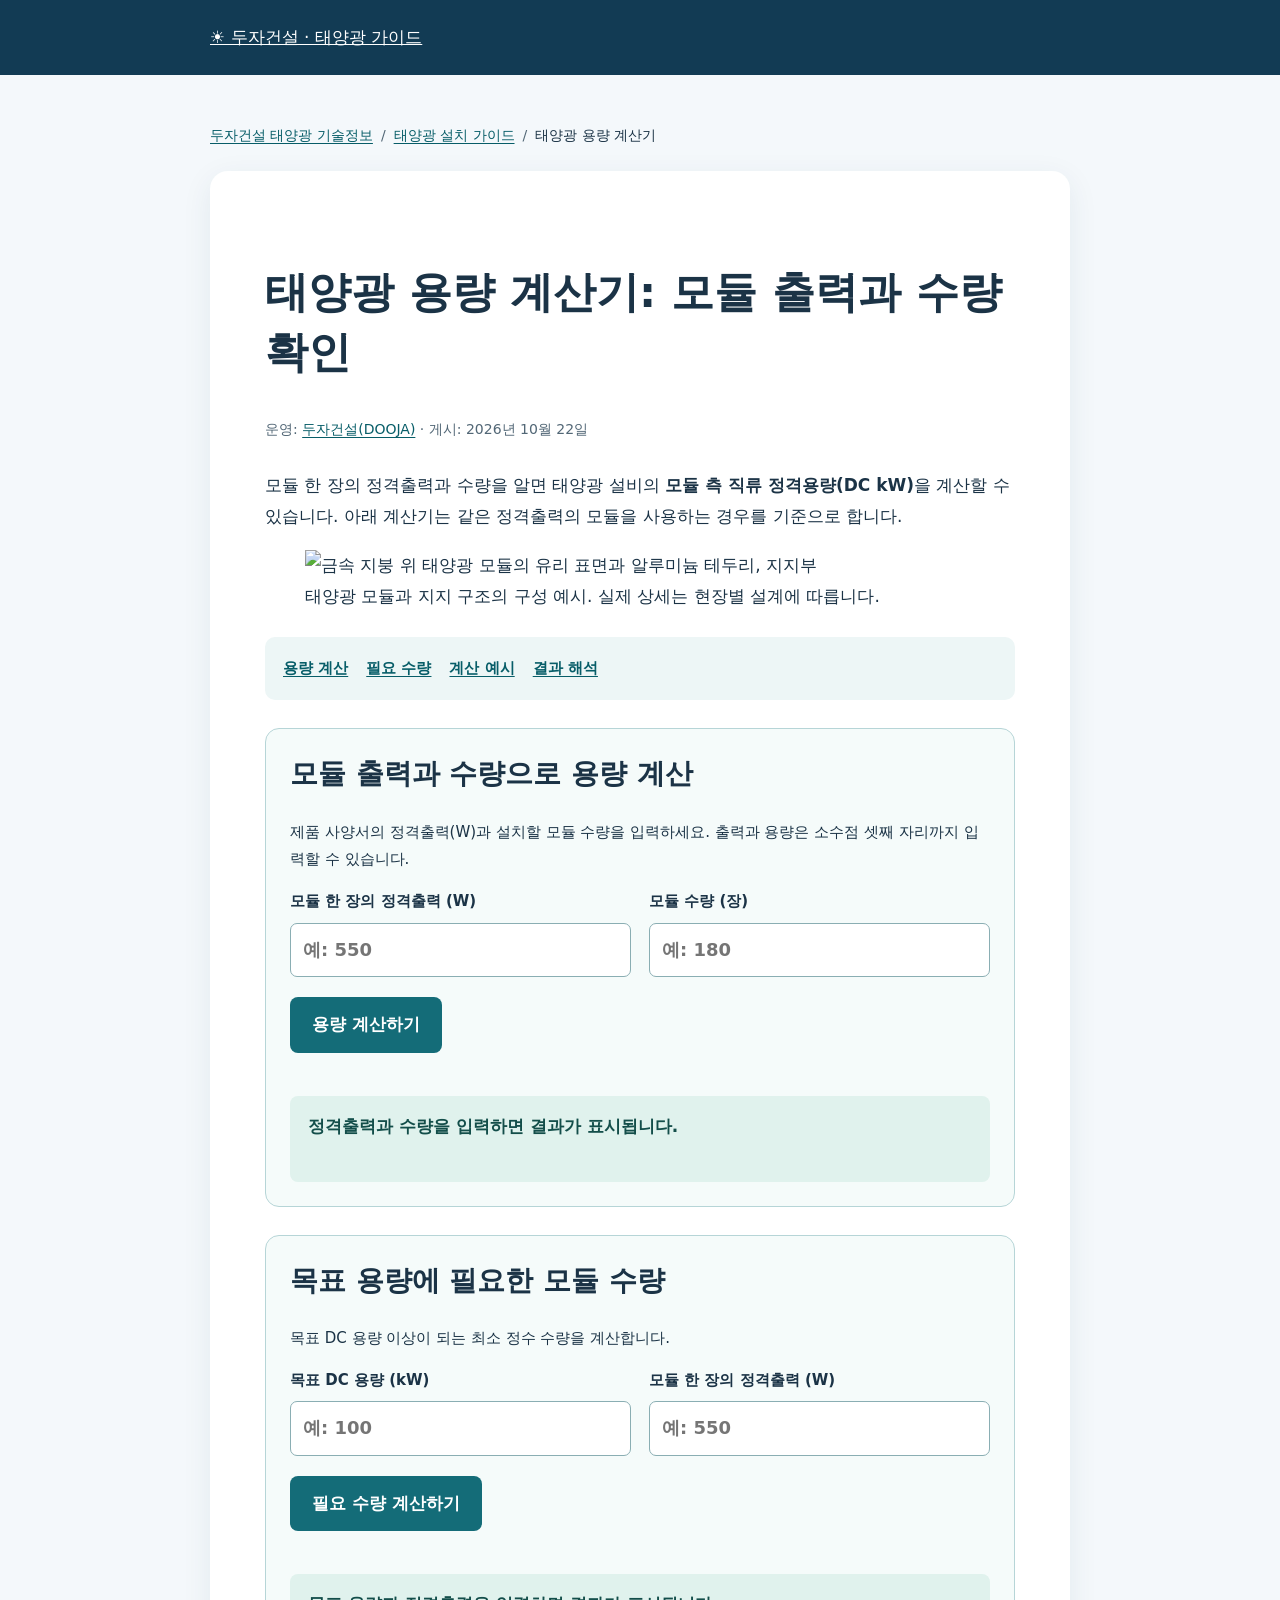
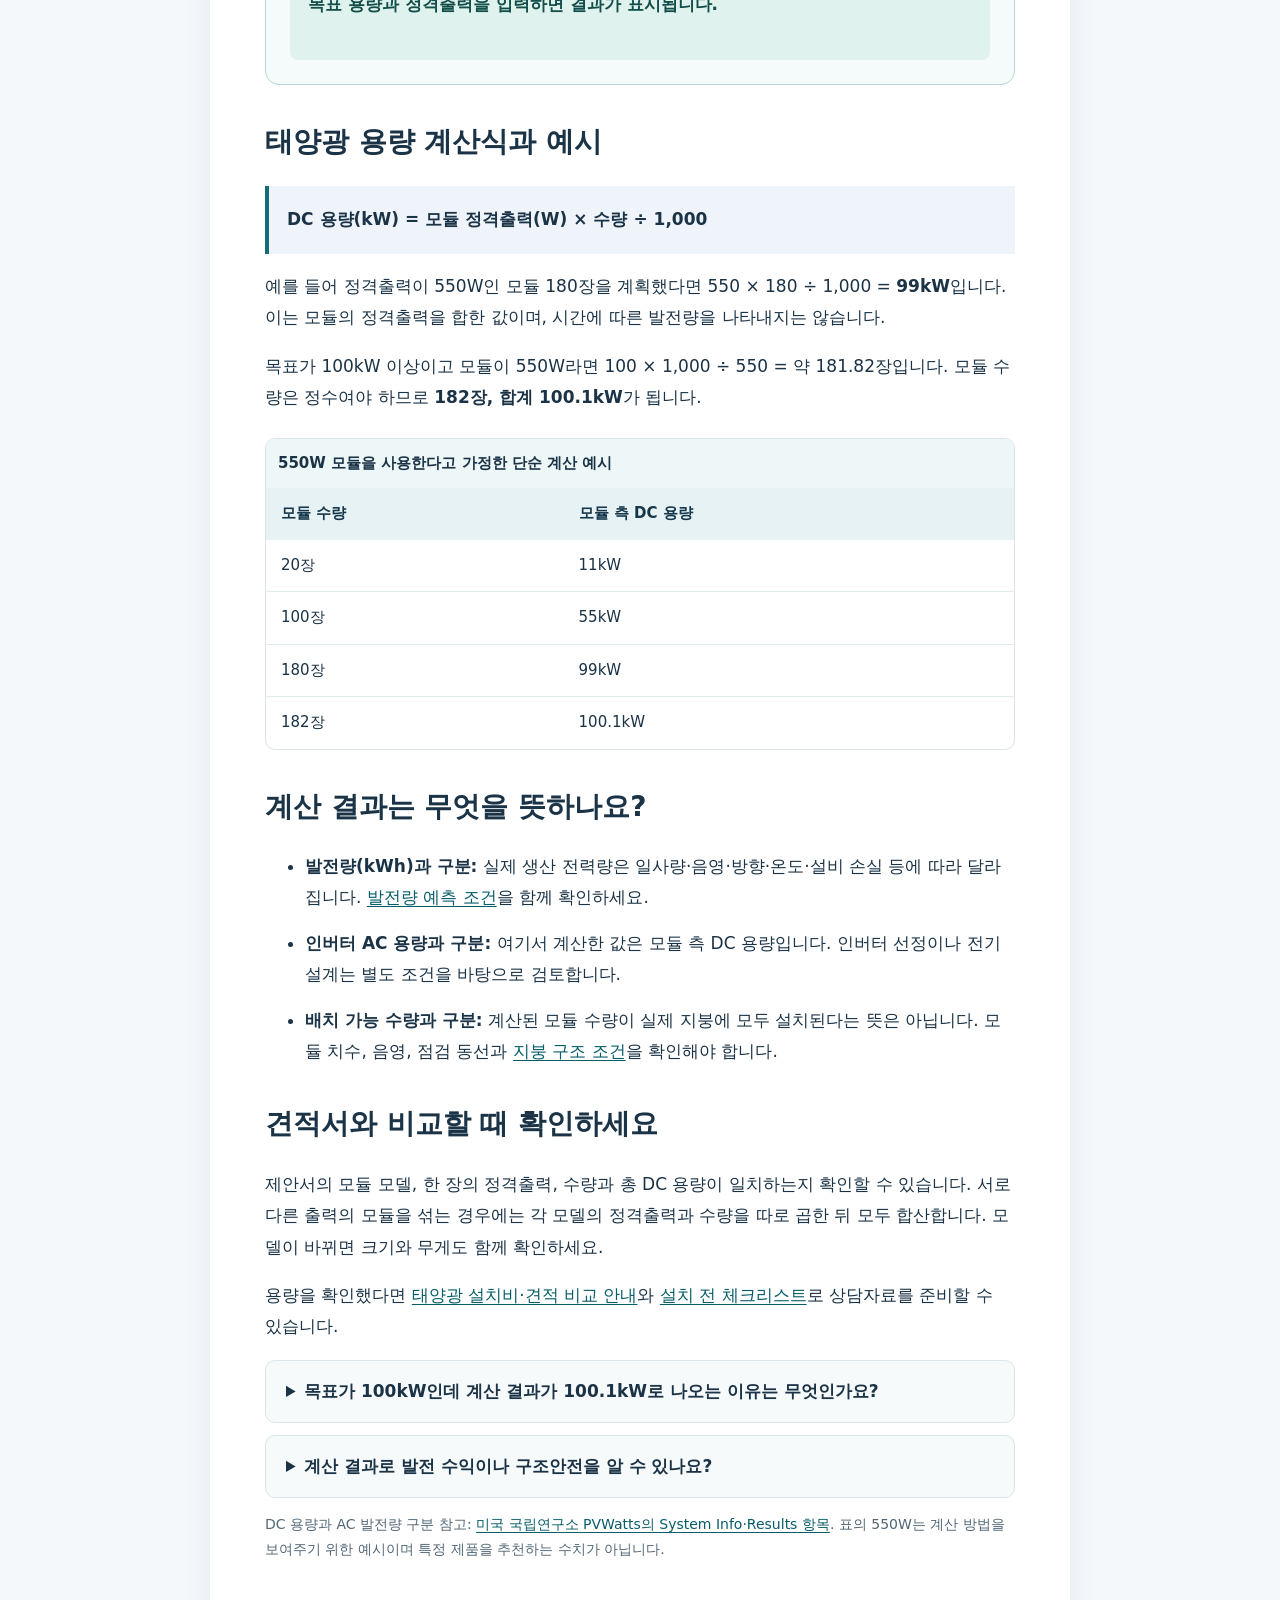
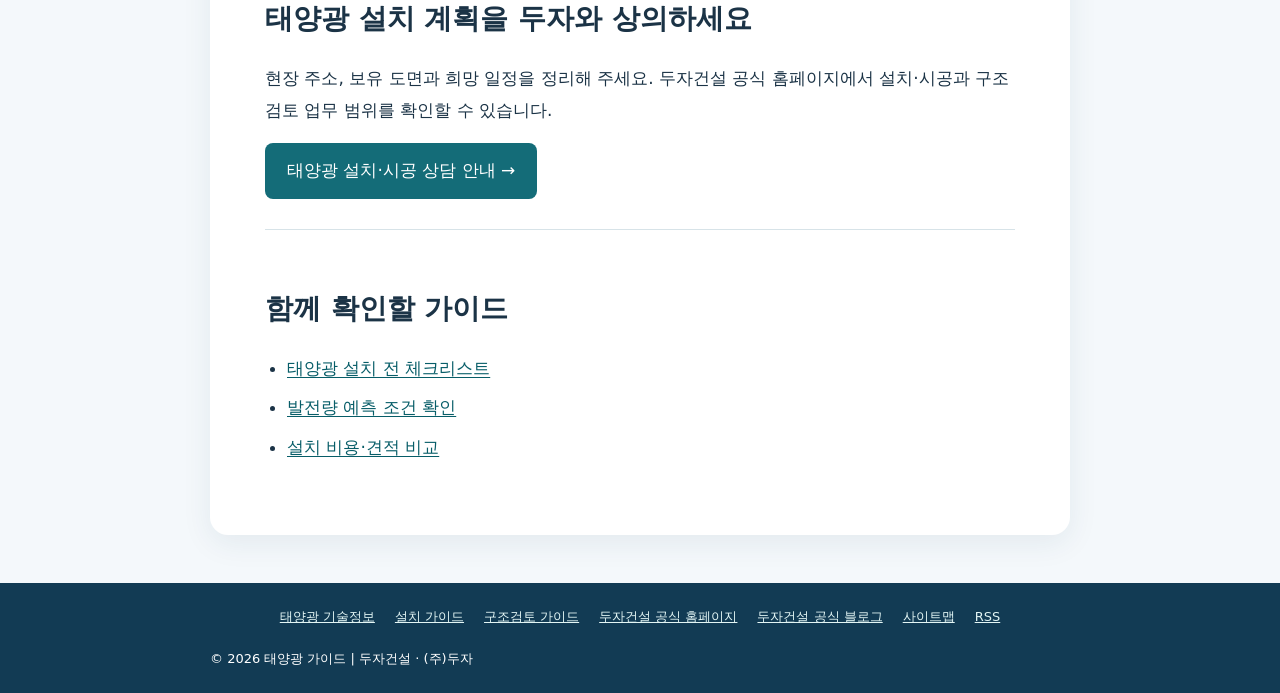
==== commit feddb678: "Add solar construction handover guide and refresh reference feeds" ====
--- a/solar-capacity-calculator.html
+++ b/solar-capacity-calculator.html
@@ -47,5 +47,5 @@
 <p>용량을 확인했다면 <a href="solar-installation-cost.html">태양광 설치비·견적 비교 안내</a>와 <a href="solar-installation-checklist.html">설치 전 체크리스트</a>로 상담자료를 준비할 수 있습니다.</p>
 <details><summary>목표가 100kW인데 계산 결과가 100.1kW로 나오는 이유는 무엇인가요?</summary><p>같은 출력의 모듈을 한 장 단위로 더하기 때문입니다. 이 계산기는 목표 이상이 되는 최소 수량을 표시합니다. 사업·계약·연계 조건에서 허용하는 용량을 확인한 뒤 최종 설계를 정해야 합니다.</p></details>
 <details><summary>계산 결과로 발전 수익이나 구조안전을 알 수 있나요?</summary><p>이 계산은 정격출력과 수량의 합산만 수행합니다. 발전 수익과 구조안전은 각각의 현장 자료 및 전문 검토가 필요합니다.</p></details>
-<p class="source">정격출력 기초 참고: <a href="https://betterbuildingssolutioncenter.energy.gov/sites/default/files/attachments/Solar_Photovoltaic_Panels_Industrial_Applications.pdf" target="_blank" rel="noopener">미국 에너지부 태양광 모듈의 산업용 적용 안내(PDF)</a>. 표의 550W는 계산 방법을 보여주기 위한 예시이며 특정 제품을 추천하는 수치가 아닙니다.</p>
+<p class="source">DC 용량과 AC 발전량 구분 참고: <a href="https://pvwatts.nlr.gov/index.php" target="_blank" rel="noopener">미국 국립연구소 PVWatts의 System Info·Results 항목</a>. 표의 550W는 계산 방법을 보여주기 위한 예시이며 특정 제품을 추천하는 수치가 아닙니다.</p>
 <section class="cta"><h2>태양광 설치 계획을 두자와 상의하세요</h2><p>현장 주소, 보유 도면과 희망 일정을 정리해 주세요. 두자건설 공식 홈페이지에서 설치·시공과 구조검토 업무 범위를 확인할 수 있습니다.</p><a class="button" href="https://dooja.co.kr/services/solar-installation">태양광 설치·시공 상담 안내 →</a></section><aside class="related" aria-label="관련 가이드"><h2>함께 확인할 가이드</h2><ul><li><a href="solar-installation-checklist.html">태양광 설치 전 체크리스트</a></li><li><a href="solar-generation-factors.html">발전량 예측 조건 확인</a></li><li><a href="solar-installation-cost.html">설치 비용·견적 비교</a></li></ul></aside></article></main><footer><nav class="site-footer-links" aria-label="전체 사이트 안내"><a href="/">태양광 기술정보</a><a href="/solar-guide/">설치 가이드</a><a href="/solar-structural-review/">구조검토 가이드</a><a href="https://dooja.co.kr/">두자건설 공식 홈페이지</a><a href="https://blog.naver.com/doojasun1">두자건설 공식 블로그</a><a href="/sitemap.xml">사이트맵</a><a href="/solar-guide/feed.xml">RSS</a></nav>© 2026 태양광 가이드 | 두자건설 · (주)두자</footer></body></html>
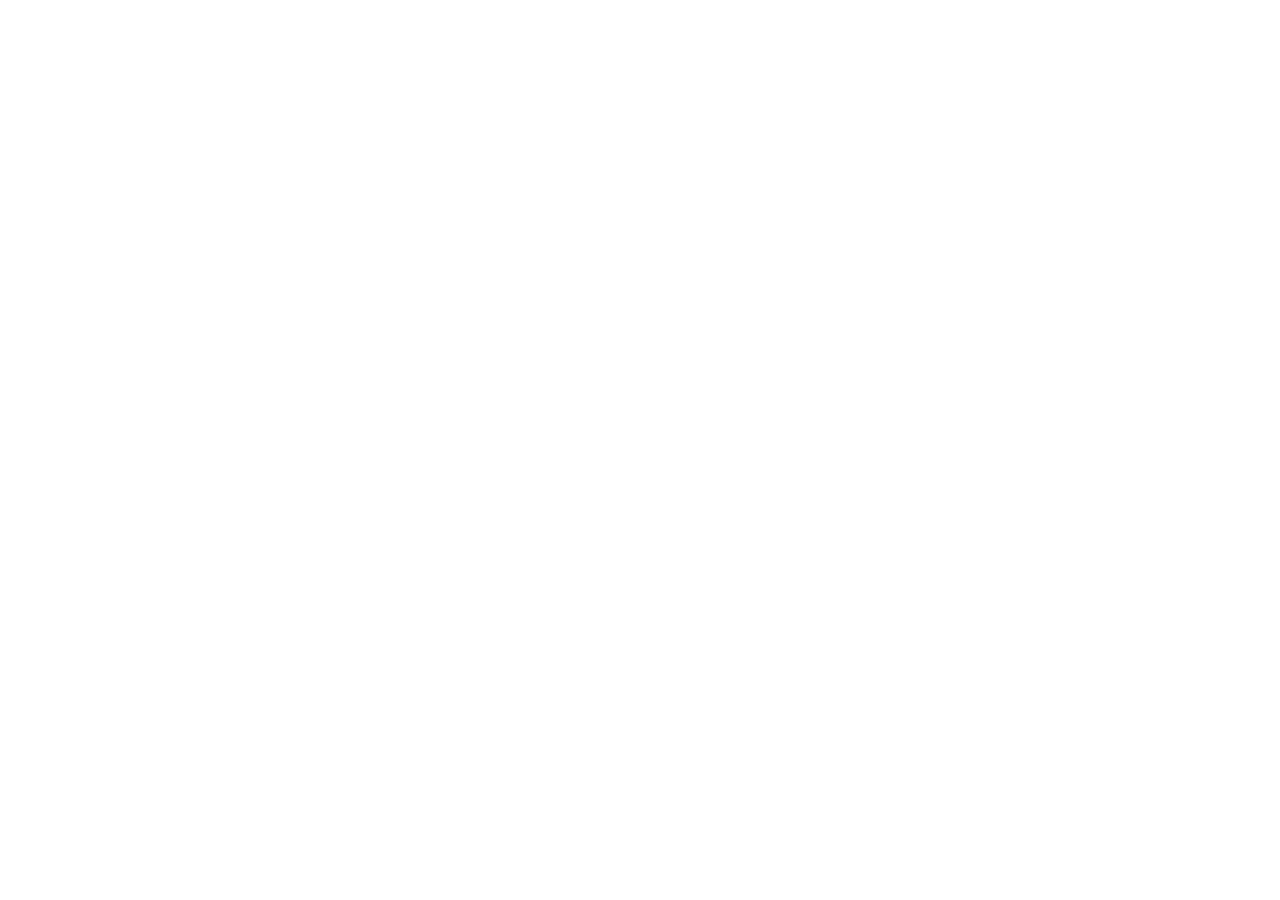
==== commit bb23275d: "Move public technical guides to dooja.co.kr with matching redirects" ====
--- a/solar-capacity-calculator.html
+++ b/solar-capacity-calculator.html
@@ -1,51 +1,2 @@
-<!doctype html><html lang="ko"><head>
-<meta charset="utf-8"><meta name="viewport" content="width=device-width,initial-scale=1"><title>태양광 용량 계산기 | 모듈 W·수량으로 kW 계산 | 두자건설</title><meta name="description" content="모듈 정격출력(W)과 수량으로 태양광 DC 용량(kW)을 계산하고, 목표 용량에 필요한 모듈 수량을 확인하세요. 계산식과 예시도 제공합니다."><link rel="canonical" href="https://starichdog-collab.github.io/solar-guide/solar-capacity-calculator.html"><style>body{margin:0;background:#f4f8fb;color:#1b3346;font:17px/1.85 system-ui,'Noto Sans KR',sans-serif}header,footer{background:#123b54;color:white;padding:22px max(24px,calc((100vw - 860px)/2))}a{color:#087b83}header a{color:white}main{max-width:860px;margin:48px auto;padding:0 24px}article{background:white;border-radius:18px;padding:clamp(24px,5vw,55px);box-shadow:0 8px 30px #173f5b14}h1{font-size:clamp(30px,4vw,43px);line-height:1.35}li{margin:14px 0}.note{background:#e7f5f4;padding:20px;border-radius:12px;margin:32px 0}.button{display:inline-block;background:#146c78;color:white;text-decoration:none;padding:12px 22px;border-radius:8px}footer{font-size:13px}</style>
-<meta name="robots" content="index,follow,max-image-preview:large">
-<meta name="author" content="두자건설">
-<meta name="theme-color" content="#102c45">
-<meta property="og:type" content="article">
-<meta property="og:locale" content="ko_KR">
-<meta property="og:site_name" content="두자건설 태양광 기술정보">
-<meta property="og:title" content="태양광 용량 계산기 | 모듈 W·수량으로 kW 계산 | 두자건설">
-<meta property="og:description" content="모듈 정격출력(W)과 수량으로 태양광 DC 용량(kW)을 계산하고, 목표 용량에 필요한 모듈 수량을 확인하세요. 계산식과 예시도 제공합니다.">
-<meta property="og:url" content="https://starichdog-collab.github.io/solar-guide/solar-capacity-calculator.html">
-<meta name="twitter:card" content="summary_large_image">
-<meta name="twitter:title" content="태양광 용량 계산기 | 모듈 W·수량으로 kW 계산 | 두자건설">
-<meta name="twitter:description" content="모듈 정격출력(W)과 수량으로 태양광 DC 용량(kW)을 계산하고, 목표 용량에 필요한 모듈 수량을 확인하세요. 계산식과 예시도 제공합니다.">
-<link rel="alternate" type="application/rss+xml" title="두자건설 태양광 기술정보" href="https://starichdog-collab.github.io/solar-guide/feed.xml">
-<script type="application/ld+json">{"@context":"https://schema.org","@graph":[{"@type":"Organization","@id":"https://dooja.co.kr/#organization","name":"두자건설","url":"https://dooja.co.kr/","legalName":"(주)두자","alternateName":["두자","두자엔지니어링","DOOJA","DooJa Engineering"],"sameAs":["https://blog.naver.com/doojasun1"]},{"@type":"WebSite","@id":"https://starichdog-collab.github.io/#website","url":"https://starichdog-collab.github.io/","name":"두자건설 태양광 기술정보","alternateName":["두자건설","DOOJA Solar Guide"],"inLanguage":"ko-KR","publisher":{"@id":"https://dooja.co.kr/#organization"}},{"@type":"WebPage","@id":"https://starichdog-collab.github.io/solar-guide/solar-capacity-calculator.html#webpage","url":"https://starichdog-collab.github.io/solar-guide/solar-capacity-calculator.html","name":"태양광 용량 계산기 | 모듈 W·수량으로 kW 계산 | 두자건설","description":"모듈 정격출력(W)과 수량으로 태양광 DC 용량(kW)을 계산하고, 목표 용량에 필요한 모듈 수량을 확인하세요. 계산식과 예시도 제공합니다.","inLanguage":"ko-KR","datePublished":"2026-10-22","dateModified":"2026-10-22","isPartOf":{"@id":"https://starichdog-collab.github.io/#website"},"breadcrumb":{"@id":"https://starichdog-collab.github.io/solar-guide/solar-capacity-calculator.html#breadcrumb"},"primaryImageOfPage":{"@id":"https://starichdog-collab.github.io/solar-guide/solar-capacity-calculator.html#primaryimage"}},{"@type":"BreadcrumbList","@id":"https://starichdog-collab.github.io/solar-guide/solar-capacity-calculator.html#breadcrumb","itemListElement":[{"@type":"ListItem","position":1,"name":"두자건설 태양광 기술정보","item":"https://starichdog-collab.github.io/"},{"@type":"ListItem","position":2,"name":"태양광 설치 가이드","item":"https://starichdog-collab.github.io/solar-guide/"},{"@type":"ListItem","position":3,"name":"태양광 용량 계산기","item":"https://starichdog-collab.github.io/solar-guide/solar-capacity-calculator.html"}]},{"@type":"Article","@id":"https://starichdog-collab.github.io/solar-guide/solar-capacity-calculator.html#article","headline":"태양광 용량 계산기: 모듈 출력과 수량 확인","description":"모듈 정격출력(W)과 수량으로 태양광 DC 용량(kW)을 계산하고, 목표 용량에 필요한 모듈 수량을 확인하세요. 계산식과 예시도 제공합니다.","datePublished":"2026-10-22","dateModified":"2026-10-22","inLanguage":"ko-KR","mainEntityOfPage":{"@id":"https://starichdog-collab.github.io/solar-guide/solar-capacity-calculator.html#webpage"},"author":{"@type":"Organization","@id":"https://dooja.co.kr/#organization","name":"두자건설(DOOJA)","url":"https://dooja.co.kr/"},"publisher":{"@id":"https://dooja.co.kr/#organization"},"image":{"@id":"https://starichdog-collab.github.io/solar-guide/solar-capacity-calculator.html#primaryimage"}},{"@type":"ImageObject","@id":"https://starichdog-collab.github.io/solar-guide/solar-capacity-calculator.html#primaryimage","url":"https://starichdog-collab.github.io/assets/images/solar-module-mounting-1600.webp","contentUrl":"https://starichdog-collab.github.io/assets/images/solar-module-mounting-1600.webp","width":1600,"height":900,"caption":"태양광 모듈과 지지 구조의 구성 예시. 실제 상세는 현장별 설계에 따릅니다.","description":"금속 지붕 위 태양광 모듈의 유리 표면과 알루미늄 테두리, 지지부"}]}</script>
-<style>
-/* Reading, navigation and accessible content */
-html{scroll-behavior:smooth}body{overflow-wrap:break-word}a:focus-visible,summary:focus-visible{outline:3px solid #c57b00;outline-offset:4px}header nav{flex-wrap:wrap}a{color:#075d68}main a{text-underline-offset:.2em}main{scroll-margin-top:24px}section,article{scroll-margin-top:24px}.skip-link{position:absolute;top:-80px;left:12px;background:#fff;color:#102c45;padding:12px;z-index:10}.skip-link:focus{top:12px}.breadcrumbs{display:block!important;font-size:14px;margin:0 0 22px}.breadcrumbs ol{display:flex;flex-wrap:wrap;gap:8px;list-style:none;padding:0;margin:0}.breadcrumbs li{margin:0}.breadcrumbs li+li:before{content:"/";padding-right:8px;color:#526776}.byline{font-size:14px;color:#526776;margin:12px 0 28px;line-height:1.7}.related{margin-top:30px;border-top:1px solid #d7e3e8;padding-top:22px}.related ul{padding-left:22px}.related li{margin:8px 0}.table-scroll{overflow-x:auto;margin:24px 0;border:1px solid #dbe5ea;border-radius:10px}table{border-collapse:collapse;width:100%;font-size:15px;line-height:1.7}caption{padding:12px;text-align:left;font-weight:700;background:#eef7f7}th,td{padding:13px 15px;text-align:left;vertical-align:top;border-bottom:1px solid #e1eaef}thead th{background:#e7f2f4;color:#15374b}tbody th{min-width:95px}tr:last-child>*{border-bottom:0}details{border:1px solid #dbe5ea;border-radius:10px;padding:16px 20px;margin:12px 0;background:#f7fafb}summary{cursor:pointer;font-weight:700;line-height:1.7}details p{margin-bottom:4px}.source{font-size:14px;line-height:1.8;color:#526776}.site-footer-links{display:flex;justify-content:center;flex-wrap:wrap;gap:10px 20px;margin:0 0 18px}.site-footer-links a{color:#e3f6f5}.site-footer-links a:focus-visible{outline-color:#f6bf4d}.catalog a{font-weight:700}.catalog p{color:#526776;line-height:1.8}.catalog{margin:35px 0}.table-scroll:focus-visible{outline:3px solid #c57b00}article h1{font-size:clamp(28px,4vw,43px);line-height:1.4}article h2{font-size:clamp(22px,3vw,28px);line-height:1.5;margin-top:36px}article h3{line-height:1.5}.source a{overflow-wrap:anywhere}main p{line-height:1.85}@media(max-width:700px){.card{padding:24px}.breadcrumbs{font-size:13px}th,td{padding:10px}main{padding-top:32px;padding-bottom:32px}article{padding:24px!important}.hero h1{word-break:keep-all}.site-footer-links{font-size:14px}}@media(prefers-reduced-motion:reduce){html{scroll-behavior:auto}}
-</style>
-<link rel="stylesheet" href="assets/guide-tools.css">
-<script src="assets/capacity-calculator.js" defer></script>
-<link rel="icon" type="image/svg+xml" href="/favicon.svg" sizes="any">
-<link rel="stylesheet" href="/assets/solar-images.css">
-<meta property="og:image" content="https://starichdog-collab.github.io/assets/images/solar-module-mounting-social.jpg">
-<meta property="og:image:secure_url" content="https://starichdog-collab.github.io/assets/images/solar-module-mounting-social.jpg">
-<meta property="og:image:type" content="image/jpeg">
-<meta property="og:image:width" content="1200">
-<meta property="og:image:height" content="675">
-<meta property="og:image:alt" content="금속 지붕 위 태양광 모듈의 유리 표면과 알루미늄 테두리, 지지부">
-<meta name="twitter:image" content="https://starichdog-collab.github.io/assets/images/solar-module-mounting-social.jpg">
-<meta name="twitter:image:alt" content="금속 지붕 위 태양광 모듈의 유리 표면과 알루미늄 테두리, 지지부">
-</head><body><a class="skip-link" href="#main-content">본문 바로가기</a><header><a href="./">☀ 두자건설 · 태양광 가이드</a></header><main id="main-content"><nav class="breadcrumbs" aria-label="현재 위치"><ol><li><a href="/">두자건설 태양광 기술정보</a></li><li><a href="/solar-guide/">태양광 설치 가이드</a></li><li><span aria-current="page">태양광 용량 계산기</span></li></ol></nav><article><h1>태양광 용량 계산기: 모듈 출력과 수량 확인</h1><p class="byline">운영: <a href="https://dooja.co.kr/">두자건설(DOOJA)</a> · 게시: <time datetime="2026-10-22">2026년 10월 22일</time></p><p>모듈 한 장의 정격출력과 수량을 알면 태양광 설비의 <strong>모듈 측 직류 정격용량(DC kW)</strong>을 계산할 수 있습니다. 아래 계산기는 같은 정격출력의 모듈을 사용하는 경우를 기준으로 합니다.</p><figure class="solar-figure"><img src="/assets/images/solar-module-mounting-1600.webp" srcset="/assets/images/solar-module-mounting-640.webp 640w, /assets/images/solar-module-mounting-1024.webp 1024w, /assets/images/solar-module-mounting-1600.webp 1600w" sizes="(max-width: 700px) calc(100vw - 96px), (max-width: 1050px) calc(100vw - 112px), 940px" width="1600" height="900" alt="금속 지붕 위 태양광 모듈의 유리 표면과 알루미늄 테두리, 지지부" loading="eager" decoding="async" fetchpriority="high"><figcaption>태양광 모듈과 지지 구조의 구성 예시. 실제 상세는 현장별 설계에 따릅니다.</figcaption></figure>
-<nav class="page-toc" aria-label="이 글의 목차"><a href="#capacity-calculator">용량 계산</a><a href="#panel-count">필요 수량</a><a href="#capacity-example">계산 예시</a><a href="#capacity-meaning">결과 해석</a></nav>
-<section id="capacity-calculator" class="calculator" aria-labelledby="capacity-heading"><h2 id="capacity-heading">모듈 출력과 수량으로 용량 계산</h2><p class="calc-help">제품 사양서의 정격출력(W)과 설치할 모듈 수량을 입력하세요. 출력과 용량은 소수점 셋째 자리까지 입력할 수 있습니다.</p><form id="capacity-form" novalidate><div class="input-grid"><label for="module-watts">모듈 한 장의 정격출력 (W)<input id="module-watts" name="module-watts" type="number" inputmode="decimal" min="0.001" max="1000000" step="0.001" placeholder="예: 550" required aria-describedby="capacity-error"></label><label for="module-count">모듈 수량 (장)<input id="module-count" name="module-count" type="number" inputmode="numeric" min="1" max="1000000" step="1" placeholder="예: 180" required aria-describedby="capacity-error"></label></div><button class="button calc-button" type="submit">용량 계산하기</button><p id="capacity-error" class="calc-error" role="alert"></p><div class="calc-result" aria-live="polite" aria-atomic="true"><p id="capacity-result">정격출력과 수량을 입력하면 결과가 표시됩니다.</p></div></form></section>
-<section id="panel-count" class="calculator" aria-labelledby="count-heading"><h2 id="count-heading">목표 용량에 필요한 모듈 수량</h2><p class="calc-help">목표 DC 용량 이상이 되는 최소 정수 수량을 계산합니다.</p><form id="count-form" novalidate><div class="input-grid"><label for="target-kw">목표 DC 용량 (kW)<input id="target-kw" name="target-kw" type="number" inputmode="decimal" min="0.001" max="1000000" step="0.001" placeholder="예: 100" required aria-describedby="count-error"></label><label for="target-watts">모듈 한 장의 정격출력 (W)<input id="target-watts" name="target-watts" type="number" inputmode="decimal" min="0.001" max="1000000" step="0.001" placeholder="예: 550" required aria-describedby="count-error"></label></div><button class="button calc-button" type="submit">필요 수량 계산하기</button><p id="count-error" class="calc-error" role="alert"></p><div class="calc-result" aria-live="polite" aria-atomic="true"><p id="count-result">목표 용량과 정격출력을 입력하면 결과가 표시됩니다.</p></div></form></section>
-<noscript><p class="note">계산기는 자바스크립트를 켜면 사용할 수 있습니다. 아래 계산식과 예시는 자바스크립트 없이도 볼 수 있습니다.</p></noscript>
-<h2 id="capacity-example">태양광 용량 계산식과 예시</h2>
-<p class="formula"><strong>DC 용량(kW) = 모듈 정격출력(W) × 수량 ÷ 1,000</strong></p>
-<p>예를 들어 정격출력이 550W인 모듈 180장을 계획했다면 550 × 180 ÷ 1,000 = <strong>99kW</strong>입니다. 이는 모듈의 정격출력을 합한 값이며, 시간에 따른 발전량을 나타내지는 않습니다.</p>
-<p>목표가 100kW 이상이고 모듈이 550W라면 100 × 1,000 ÷ 550 = 약 181.82장입니다. 모듈 수량은 정수여야 하므로 <strong>182장, 합계 100.1kW</strong>가 됩니다.</p>
-<div class="table-scroll"><table><caption>550W 모듈을 사용한다고 가정한 단순 계산 예시</caption><thead><tr><th scope="col">모듈 수량</th><th scope="col">모듈 측 DC 용량</th></tr></thead><tbody><tr><td>20장</td><td>11kW</td></tr><tr><td>100장</td><td>55kW</td></tr><tr><td>180장</td><td>99kW</td></tr><tr><td>182장</td><td>100.1kW</td></tr></tbody></table></div>
-<h2 id="capacity-meaning">계산 결과는 무엇을 뜻하나요?</h2>
-<ul><li><strong>발전량(kWh)과 구분:</strong> 실제 생산 전력량은 일사량·음영·방향·온도·설비 손실 등에 따라 달라집니다. <a href="solar-generation-factors.html">발전량 예측 조건</a>을 함께 확인하세요.</li><li><strong>인버터 AC 용량과 구분:</strong> 여기서 계산한 값은 모듈 측 DC 용량입니다. 인버터 선정이나 전기 설계는 별도 조건을 바탕으로 검토합니다.</li><li><strong>배치 가능 수량과 구분:</strong> 계산된 모듈 수량이 실제 지붕에 모두 설치된다는 뜻은 아닙니다. 모듈 치수, 음영, 점검 동선과 <a href="solar-roof-structure.html">지붕 구조 조건</a>을 확인해야 합니다.</li></ul>
-<h2>견적서와 비교할 때 확인하세요</h2>
-<p>제안서의 모듈 모델, 한 장의 정격출력, 수량과 총 DC 용량이 일치하는지 확인할 수 있습니다. 서로 다른 출력의 모듈을 섞는 경우에는 각 모델의 정격출력과 수량을 따로 곱한 뒤 모두 합산합니다. 모델이 바뀌면 크기와 무게도 함께 확인하세요.</p>
-<p>용량을 확인했다면 <a href="solar-installation-cost.html">태양광 설치비·견적 비교 안내</a>와 <a href="solar-installation-checklist.html">설치 전 체크리스트</a>로 상담자료를 준비할 수 있습니다.</p>
-<details><summary>목표가 100kW인데 계산 결과가 100.1kW로 나오는 이유는 무엇인가요?</summary><p>같은 출력의 모듈을 한 장 단위로 더하기 때문입니다. 이 계산기는 목표 이상이 되는 최소 수량을 표시합니다. 사업·계약·연계 조건에서 허용하는 용량을 확인한 뒤 최종 설계를 정해야 합니다.</p></details>
-<details><summary>계산 결과로 발전 수익이나 구조안전을 알 수 있나요?</summary><p>이 계산은 정격출력과 수량의 합산만 수행합니다. 발전 수익과 구조안전은 각각의 현장 자료 및 전문 검토가 필요합니다.</p></details>
-<p class="source">DC 용량과 AC 발전량 구분 참고: <a href="https://pvwatts.nlr.gov/index.php" target="_blank" rel="noopener">미국 국립연구소 PVWatts의 System Info·Results 항목</a>. 표의 550W는 계산 방법을 보여주기 위한 예시이며 특정 제품을 추천하는 수치가 아닙니다.</p>
-<section class="cta"><h2>태양광 설치 계획을 두자와 상의하세요</h2><p>현장 주소, 보유 도면과 희망 일정을 정리해 주세요. 두자건설 공식 홈페이지에서 설치·시공과 구조검토 업무 범위를 확인할 수 있습니다.</p><a class="button" href="https://dooja.co.kr/services/solar-installation">태양광 설치·시공 상담 안내 →</a></section><aside class="related" aria-label="관련 가이드"><h2>함께 확인할 가이드</h2><ul><li><a href="solar-installation-checklist.html">태양광 설치 전 체크리스트</a></li><li><a href="solar-generation-factors.html">발전량 예측 조건 확인</a></li><li><a href="solar-installation-cost.html">설치 비용·견적 비교</a></li></ul></aside></article></main><footer><nav class="site-footer-links" aria-label="전체 사이트 안내"><a href="/">태양광 기술정보</a><a href="/solar-guide/">설치 가이드</a><a href="/solar-structural-review/">구조검토 가이드</a><a href="https://dooja.co.kr/">두자건설 공식 홈페이지</a><a href="https://blog.naver.com/doojasun1">두자건설 공식 블로그</a><a href="/sitemap.xml">사이트맵</a><a href="/solar-guide/feed.xml">RSS</a></nav>© 2026 태양광 가이드 | 두자건설 · (주)두자</footer></body></html>+<!doctype html>
+<html lang="ko"><head><meta charset="utf-8"><meta name="viewport" content="width=device-width,initial-scale=1"><title>태양광 용량 계산기 | 모듈 W·수량으로 kW 계산 | 두자건설</title><link rel="canonical" href="https://dooja.co.kr/solar-guide/solar-capacity-calculator"><meta name="robots" content="index,follow"><script>const destination=new URL("https://dooja.co.kr/solar-guide/solar-capacity-calculator");if(location.hash)destination.hash=location.hash;location.replace(destination.href);</script><meta http-equiv="refresh" content="0;url=https://dooja.co.kr/solar-guide/solar-capacity-calculator"><style>body{font-family:system-ui,sans-serif;max-width:42rem;margin:12vh auto;padding:24px;line-height:1.8;color:#173146}a{color:#087781}</style></head><body><h1>두자 공식 홈페이지로 이동합니다.</h1><p>이 자료는 두자 도메인으로 이전했습니다.</p><p><a href="https://dooja.co.kr/solar-guide/solar-capacity-calculator">두자 기술자료 계속 읽기</a></p></body></html>
